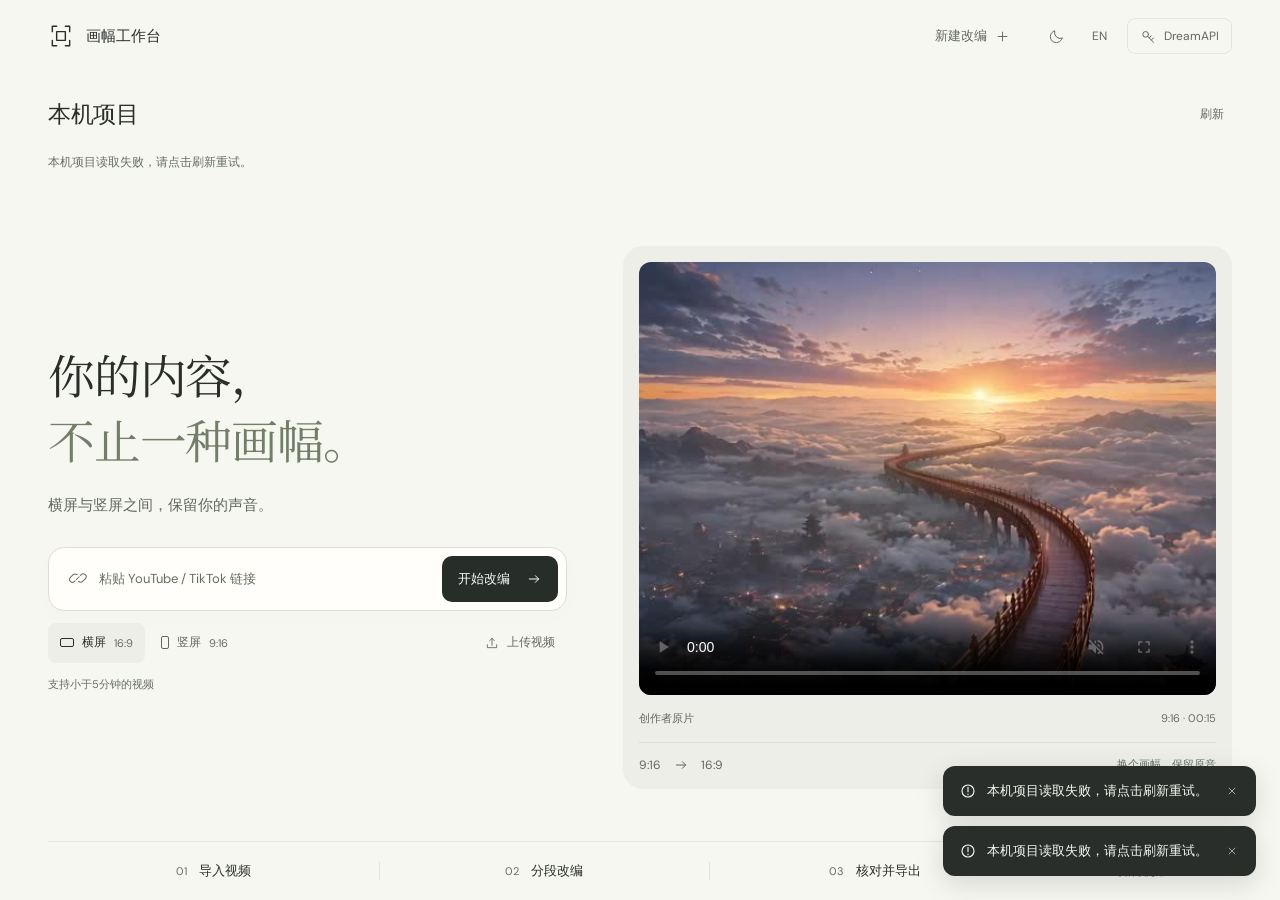
==== index.html @ 24250459 "feat: release Short2Wide local video reframing workspace" ====
<!doctype html>
<html lang="zh-CN">
<head><meta charset="utf-8"><meta name="viewport" content="width=device-width,initial-scale=1"><meta name="theme-color" content="#f6f5f1"><meta name="description" content="把已有视频改成新的画幅，保留原音，逐段核对"><title>画幅工作台</title><link rel="icon" href="assets/favicon.svg" type="image/svg+xml"><script src="preferences.js"></script><link rel="stylesheet" href="styles.css"><link rel="stylesheet" href="settings.css"><link rel="stylesheet" href="home.css"><script src="i18n.js" defer></script><script src="ui-feedback.js" defer></script><script src="settings.js" defer></script><script src="home.js" defer></script></head>
<body class="home-page">
<a class="skip-link" href="#home-main">跳到主要内容</a>
<svg class="svg-defs" aria-hidden="true" xmlns="http://www.w3.org/2000/svg"><defs>
<symbol id="i-frame" viewBox="0 0 24 24"><path d="M8 3H4v5m12-5h4v5M4 16v5h4m12-5v5h-4M8 8h8v8H8z"/></symbol>
<symbol id="i-plus" viewBox="0 0 24 24"><path d="M12 5v14M5 12h14"/></symbol>
<symbol id="i-arrow" viewBox="0 0 24 24"><path d="M5 12h14m-5-5 5 5-5 5"/></symbol>
<symbol id="i-upload" viewBox="0 0 24 24"><path d="M12 16V4m-4 4 4-4 4 4M4 15v5h16v-5"/></symbol>
<symbol id="i-link" viewBox="0 0 24 24"><path d="m10 14 4-4m-6 6-1 1a4.24 4.24 0 0 1-6-6l4-4a4.24 4.24 0 0 1 6 0m2 10a4.24 4.24 0 0 0 6 0l4-4a4.24 4.24 0 0 0-6-6l-1 1" transform="translate(1 0) scale(.9)"/></symbol>
<symbol id="i-play" viewBox="0 0 24 24"><path d="m9 5 11 7-11 7z"/></symbol>
<symbol id="i-down" viewBox="0 0 24 24"><path d="m8 10 4 4 4-4"/></symbol>
</defs></svg>
<header class="home-header"><a class="home-wordmark" href="./"><svg><use href="#i-frame"/></svg><span>画幅工作台</span></a><div class="home-header-right"><a class="home-new-link" href="#import-video">新建改编<svg><use href="#i-plus"/></svg></a><div data-app-controls></div></div></header>
<main id="home-main" class="home-content">
<section class="home-projects" aria-labelledby="projects-title"><div class="projects-heading"><div><h2 id="projects-title">本机项目</h2><span id="projects-count"></span></div><button type="button" id="refresh-projects" class="text-button">刷新</button></div><div id="projects-grid" class="projects-grid" aria-live="polite"><p class="projects-placeholder">读取本机项目…</p></div></section>
<section class="home-hero" aria-labelledby="home-title"><h2 class="returning-title">开始新的改编</h2>
<h1 id="home-title"><span>你的内容，</span><span>不止一种画幅。</span></h1>
<p class="hero-description">横屏与竖屏之间，保留你的声音。</p>
<form id="import-video" class="import-form" novalidate><label class="sr-only" for="home-source">视频链接</label><div class="import-input-wrap"><svg><use href="#i-link"/></svg><input id="home-source" type="url" placeholder="粘贴 YouTube / TikTok 链接" autocomplete="off" aria-describedby="import-help import-error"><button type="submit" class="button button-primary"><span>开始改编</span><svg><use href="#i-arrow"/></svg></button></div><div class="home-import-options"><div class="home-ratios" role="group" aria-label="目标画幅"><button type="button" class="active" data-home-ratio="16:9" aria-pressed="true"><span class="format-icon horizontal"></span><span>横屏</span><small>16:9</small></button><button type="button" data-home-ratio="9:16" aria-pressed="false"><span class="format-icon vertical"></span><span>竖屏</span><small>9:16</small></button></div><button type="button" id="home-upload" class="local-upload"><svg><use href="#i-upload"/></svg><span id="home-file-name">上传视频</span></button><input id="home-file" type="file" accept="video/*" hidden></div><p id="import-error" class="home-error" role="alert" hidden></p><p class="import-help" id="import-help">支持小于5分钟的视频</p></form>
</section>
<section class="hero-visual creator-showcase" aria-label="创作者原片预览，非模型改编结果"><div class="creator-video"><video src="assets/showcase-source.mp4" poster="assets/showcase-source.jpg" muted autoplay loop playsinline controls aria-label="云海栈桥原片"></video></div><div class="visual-caption"><span>创作者原片</span><span>9:16 · 00:15</span></div><div class="creator-formats"><span>9:16<svg><use href="#i-arrow"/></svg>16:9</span><span>换个画幅，保留原音</span></div></section>
<section class="home-guide"><ol class="workflow-steps"><li><span>01</span><strong>导入视频</strong></li><li><span>02</span><strong>分段改编</strong></li><li><span>03</span><strong>核对并导出</strong></li></ol><details><summary><span>如何使用</span><svg><use href="#i-down"/></svg></summary><p>粘贴链接或上传小于5分钟的视频，选择目标画幅。按画面变化与停顿分段，逐段生成并核对，最后合成导出。</p><p>回填原音不会自动保证同步，口型与动效仍需检查。</p></details></section>

</main></body></html>
---- styles.css ----
:root{color-scheme:dark;--ground:#101110;--rail:#0b0c0b;--surface:#181a18;--raised:#242624;--hover:#2c2e2b;--line:#ffffff12;--text:#efefeb;--secondary:#b0b3ad;--muted:#91958e;--green:#b7cdab;--amber:#debe89;--ease:cubic-bezier(.22,1,.36,1);font-family:"DM Sans",-apple-system,BlinkMacSystemFont,"PingFang SC","Microsoft YaHei",sans-serif;font-size:14px;font-weight:400}
*{box-sizing:border-box}body{margin:0;background:var(--ground);color:var(--text)}button,input,textarea,select{font:inherit}button,a,input,textarea,select{-webkit-tap-highlight-color:transparent}button{cursor:pointer;color:inherit}button:disabled{cursor:not-allowed;opacity:.55}button,a{touch-action:manipulation}button{border:0;background:none}a{color:inherit;text-decoration:none}svg{width:18px;height:18px;fill:none;stroke:currentColor;stroke-width:1.5;stroke-linecap:round;stroke-linejoin:round;flex-shrink:0}button,select{transition:background-color 160ms var(--ease),color 160ms var(--ease),border-color 160ms var(--ease),transform 160ms var(--ease)}button:active{transform:scale(.98)}button:focus-visible,a:focus-visible,input:focus-visible,textarea:focus-visible,select:focus-visible{outline:2px solid var(--green);outline-offset:4px}::selection{background:#c3d3b9;color:#141514}::-webkit-scrollbar{width:5px;height:5px}::-webkit-scrollbar-thumb{background:#464b43;border-radius:4px}::-webkit-scrollbar-track{background:transparent}input,textarea{caret-color:var(--green)}.svg-defs{position:absolute;width:0;height:0;overflow:hidden}.sr-only{position:absolute;width:1px;height:1px;padding:0;margin:-1px;overflow:hidden;clip:rect(0,0,0,0);white-space:nowrap;border:0}.skip-link{position:fixed;top:12px;left:84px;background:var(--text);color:var(--ground);padding:12px;transform:translateY(-160%);z-index:20;border-radius:8px}.skip-link:focus{transform:translateY(0)}.mono,.timecode,kbd{font-family:"DM Sans",ui-monospace,monospace;font-variant-numeric:tabular-nums}.app-shell{min-height:100dvh;display:grid;grid-template-columns:72px minmax(0,1fr)}.rail{position:sticky;top:0;height:100dvh;display:flex;align-items:center;flex-direction:column;background:var(--rail);padding:24px 12px 16px;border-right:1px solid var(--line);gap:12px}.brand{display:grid;place-items:center;width:44px;height:44px;margin-bottom:24px}.brand svg{width:29px;height:29px;stroke-width:1.4}.rail-add{display:grid;place-items:center;width:40px;height:40px;border:1px solid #ffffff24;border-radius:12px;background:#1d1f1b}.rail-add:hover{background:#30342d}.rail-rule{width:24px;height:1px;background:var(--line);margin:8px 0}.rail-button{width:44px;height:44px;border-radius:12px;display:grid;place-items:center;color:var(--muted)}.rail-button svg{width:20px;height:20px}.rail-button:hover{background:var(--surface);color:var(--text)}.rail-button.selected{background:#292d27;color:#d1dec6}.rail-bottom{margin-top:auto;display:flex;flex-direction:column;gap:16px;align-items:center}.avatar{width:32px;height:32px;border-radius:50%;background:#333a2f;font-size:11px;color:#dbe4d4}.app-body{min-width:0}.topbar{height:80px;padding:0 32px;display:flex;align-items:center;justify-content:space-between;gap:16px;border-bottom:1px solid var(--line)}.project-path{display:flex;align-items:center;gap:12px;min-width:0}.project-path h1{font-size:14px;line-height:20px;font-weight:500;margin:0;white-space:nowrap}.path-muted,.path-divider{color:var(--muted);font-size:13px}.path-divider{margin:0 4px;color:#5a5d56}.chevron{width:12px;height:12px;color:var(--muted)}.back-project{display:none!important}.demo-label{font-size:11px;color:#bfc3b9;background:#242822;border:1px solid #ffffff0d;padding:4px 8px;border-radius:5px;margin-left:8px;white-space:nowrap}.header-actions{display:flex;align-items:center;gap:24px}.local-status{font-size:12px;color:var(--muted);display:flex;align-items:center;gap:8px}.local-status>span{width:5px;height:5px;background:#9dac92;border-radius:50%}.button{display:inline-flex;align-items:center;justify-content:center;gap:8px;min-height:40px;padding:0 16px;border-radius:10px;font-size:13px;font-weight:500}.button svg{width:16px;height:16px}.button-primary{background:#eeeee7;color:#20221e}.button-primary:hover{background:#d8dfd0}.button-secondary{background:var(--raised);color:var(--text);border:1px solid var(--line)}.button-secondary:hover{background:var(--hover)}.workspace{display:grid;grid-template-columns:minmax(0,1fr) 320px;min-height:calc(100dvh - 80px)}.editor{padding:24px 32px 0;min-width:0;display:flex;flex-direction:column}.editor-toolbar{display:flex;align-items:center;justify-content:space-between;gap:16px;margin-bottom:28px}.mode-switch{display:flex;gap:4px;padding:4px;background:#1c1e1b;border-radius:10px}.mode-switch button{min-height:32px;padding:0 16px;font-size:12px;color:var(--secondary);border-radius:7px}.mode-switch button:hover{color:var(--text);background:#282b25}.mode-switch button.active{background:#3a3e35;color:#f2f2ed}.toolbar-meta{display:flex;align-items:center;gap:16px}.link-status{display:flex;align-items:center;gap:6px;font-size:11px;color:var(--secondary)}.link-status svg{width:14px;height:14px}.icon-button{display:grid;place-items:center;width:32px;height:32px;color:var(--secondary);border-radius:8px}.icon-button:hover{color:var(--text);background:var(--raised)}.preview-stage{display:grid;grid-template-columns:minmax(132px,.34fr) 28px minmax(0,1fr);gap:16px;align-items:center;min-height:360px;margin:auto 0 0}.preview-stage figure{margin:0;min-width:0}.preview-stage figcaption{display:flex;align-items:center;justify-content:space-between;color:var(--secondary);font-size:12px;margin-bottom:12px}.preview-stage figcaption>.mono{font-size:11px;color:var(--muted)}.preview-caption-note{font-size:11px;margin-left:8px;color:var(--muted)}.source-canvas{aspect-ratio:9/16;max-height:360px;position:relative;border-radius:12px;overflow:hidden;background:#172125}.source-canvas img{width:100%;height:100%;object-fit:cover;object-position:50% 43%;display:block}.source-caption{position:absolute;left:12px;right:12px;bottom:17%;text-align:center;font-weight:600;color:#fff;font-size:clamp(13px,1.1vw,18px);line-height:1.6;text-shadow:0 1px 4px #0008}.canvas-corner{position:absolute;left:12px;bottom:12px;font-size:11px;color:#fff;background:#182322a6;padding:4px 6px;border-radius:4px}.preview-connector{display:grid;place-items:center;color:#6d7467;padding-top:24px}.preview-connector svg{width:20px}.result-canvas{position:relative;aspect-ratio:16/9;background:#07627a;border-radius:12px;overflow:hidden;isolation:isolate}.result-canvas>img{width:100%;height:100%;display:block;object-fit:cover;object-position:36% 36%}.graphic-card{position:absolute;right:6%;top:12%;bottom:15%;width:35%;background:#eeeee2;border-radius:8px;padding:16px 16px 12px;color:#29372b;display:flex;flex-direction:column;align-items:flex-start;justify-content:space-between;transform:translateY(0);opacity:1;transition:opacity 220ms var(--ease),transform 220ms var(--ease)}.graphic-mark{display:flex;gap:3px;align-items:flex-end;height:14px}.graphic-mark span{display:block;width:4px;height:6px;background:#637a57;border-radius:1px}.graphic-mark span:nth-child(2){height:10px}.graphic-mark span:nth-child(3){height:14px}.graphic-card p{margin:0}.graphic-card>p:first-of-type{font-size:clamp(8px,.75vw,11px);margin-top:8px}.graphic-number{display:flex;align-items:baseline;gap:6px;line-height:1;margin-top:4px}.graphic-number>span:first-child{font-size:clamp(40px,5vw,78px);letter-spacing:-.04em}.graphic-unit{font-size:18px}.graphic-copy{font-size:clamp(9px,.9vw,13px)}.graphic-foot{display:flex;align-items:center;gap:4px;font-size:clamp(6px,.58vw,9px);color:#5e6d56;padding-top:8px}.graphic-foot>span{width:4px;height:4px;background:#758a67;border-radius:50%}.result-subtitle{position:absolute;bottom:7%;left:8%;right:8%;text-align:center;color:white;font-size:clamp(12px,1.25vw,18px);font-weight:500;text-shadow:0 1px 8px #0008}.result-canvas .canvas-corner{bottom:8px;left:8px;font-size:11px}.result-canvas[data-ratio="9:16"]{aspect-ratio:9/16;max-height:none;width:min(100%,225px);margin:0 auto}.result-canvas[data-ratio="9:16"] .graphic-card{top:auto;bottom:16%;width:65%;height:30%;right:17.5%;padding:12px}.result-canvas[data-ratio="9:16"] .graphic-number>span:first-child{font-size:44px}.result-canvas[data-ratio="9:16"] .graphic-foot{display:none}.result-canvas[data-ratio="9:16"] .graphic-mark{display:none}.preview-stage[data-mode="source"]{grid-template-columns:minmax(0,1fr);justify-items:center}.preview-stage[data-mode="source"] .source-preview{width:200px}.preview-stage[data-mode="source"] .result-preview,.preview-stage[data-mode="source"] .preview-connector{display:none}.preview-stage[data-mode="result"]{grid-template-columns:minmax(0,1fr)}.preview-stage[data-mode="result"] .source-preview,.preview-stage[data-mode="result"] .preview-connector{display:none}.preview-stage[data-mode="result"] .result-preview{max-width:800px;width:100%;margin:auto}.graphic-hidden .graphic-card{opacity:0;transform:translateY(8px)}.playback{display:flex;align-items:center;justify-content:space-between;margin:24px 0 24px;gap:8px}.playback-left,.playback-right{display:flex;align-items:center;gap:8px}.play-button{background:#eeeeea;color:#22261e;width:36px;height:36px;border-radius:50%;display:grid;place-items:center;margin:0 4px}.play-button:hover{background:#d0dcc8}.play-button svg{width:14px;height:14px;fill:currentColor;stroke-width:1.4}.timecode{display:flex;gap:8px;font-size:11px;color:var(--secondary);margin-left:12px}.timecode>span:first-child{color:var(--text)}.timecode>span:nth-child(2){color:#61675c}.preview-note{font-size:11px;color:var(--muted);margin-right:8px}.speed-button{font-size:11px;width:32px;height:32px;border-radius:8px}.speed-button:hover{background:var(--raised)}.event-track{padding:16px 0 20px;border-top:1px solid var(--line);border-bottom:1px solid var(--line)}.track-heading{display:flex;justify-content:space-between;color:var(--muted);font-size:11px}.track-heading>span:first-child{display:flex;align-items:center;gap:6px}.track-heading svg{width:12px;height:12px}.spoken-line{margin:16px 0 12px;display:flex;flex-wrap:wrap;gap:4px}.spoken-line button{font-size:16px;line-height:24px;padding:4px 8px;border-radius:6px;color:#b9bdb3}.spoken-line button:hover{background:#292e24;color:var(--text)}.spoken-line button.word-active{color:#d8e7c8;background:#34402b}.event-track input{width:100%;height:16px;margin:0;appearance:none;cursor:pointer;background:transparent}.event-track input::-webkit-slider-runnable-track{height:3px;background:linear-gradient(to right,#9caf89 26.6%,#3b4036 26.6%);border-radius:2px}.event-track input::-webkit-slider-thumb{appearance:none;width:8px;height:12px;border:2px solid #101110;border-radius:3px;margin-top:-4px;background:#d6e2c8}.track-labels{display:flex;justify-content:space-between;font-size:11px;color:var(--muted);font-variant-numeric:tabular-nums;position:relative;margin-top:4px}.event-tick{position:absolute;left:26.6%;display:flex;align-items:center;gap:5px;color:#b9cba9}.event-tick>span{height:4px;width:4px;background:#b9cba9;border-radius:50%}.timeline{margin:24px 0 0}.section-heading{display:flex;align-items:center;justify-content:space-between;margin-bottom:16px;gap:8px}.section-heading>div{display:flex;align-items:center;gap:12px}.section-heading h2{font-size:13px;font-weight:500;margin:0}.count-label{font-size:11px;color:var(--muted)}.quiet-button{display:flex;align-items:center;gap:6px;font-size:11px;color:var(--secondary);min-height:28px;padding:0 8px;border-radius:6px}.quiet-button:hover,.quiet-button.filter-active{background:#292c26;color:#e1c69c}.status-dot{display:inline-block;width:5px;height:5px;border-radius:50%;flex-shrink:0}.status-dot.green{background:#b0c29e}.status-dot.amber{background:#d0af79}.status-dot.neutral{background:#747a6e}.shot-strip{display:flex;gap:8px;overflow-x:auto;scrollbar-width:thin;padding:2px 2px 8px}.shot{min-width:104px;width:calc((100% - 56px)/8);text-align:left;padding:0;flex-shrink:0;position:relative;border-radius:8px}.shot-thumb{height:64px;position:relative;overflow:hidden;border-radius:7px;outline:1px solid #ffffff10;outline-offset:0;background:#1f2f30}.shot-thumb img{width:100%;height:100%;object-fit:cover;object-position:50% 36%;opacity:.67;display:block;transition:opacity 160ms var(--ease)}.shot:hover .shot-thumb img{opacity:1}.shot.active .shot-thumb{outline:2px solid #b3c49f;outline-offset:2px}.shot.active .shot-thumb img{opacity:1}.shot-thumb:after{content:attr(data-caption);position:absolute;bottom:6px;left:6px;right:6px;color:white;text-shadow:0 1px 4px #0009;font-size:11px}.shot-number{position:absolute;top:5px;left:5px;font-size:11px;color:#fff;background:#101810a6;border-radius:3px;padding:2px 4px}.shot-state{position:absolute;top:6px;right:6px;width:14px;height:14px;display:grid;place-items:center;background:#23321e;border-radius:50%;color:#d8e4cd}.shot-state svg{width:9px;height:9px;stroke-width:2}.shot-state.warning{background:#433725;color:#edcc93}.shot-state.waiting{background:#333b37;color:#d0d6cf}.shot-time{font-size:11px;color:var(--muted);display:block;padding-top:10px;font-variant-numeric:tabular-nums}.shot.active .shot-time{color:#ccd7c1}.timeline-foot{display:flex;justify-content:space-between;gap:12px;color:var(--muted);font-size:11px;margin-top:8px}.timeline-foot>span:first-child{display:flex;align-items:center;gap:6px;flex-wrap:wrap}.timeline-foot .status-dot:not(:first-child){margin-left:8px}.editor-foot{margin-top:auto;min-height:56px;display:flex;justify-content:space-between;align-items:center;gap:12px;color:var(--muted);font-size:11px}.editor-foot>span:last-child{display:flex;align-items:center;gap:5px}.foot-separator{width:8px}kbd{font-size:11px;padding:2px 4px;background:#22251f;border:1px solid #ffffff12;border-radius:3px}.inspector{border-left:1px solid var(--line);background:#151715;display:flex;flex-direction:column;min-width:0}.inspector-title{display:flex;align-items:center;justify-content:space-between;padding:28px 24px 24px;border-bottom:1px solid var(--line)}.inspector-title h2{font-size:16px;line-height:22px;font-weight:500;margin:0 0 6px}.inspector-title .mono{font-size:11px;color:var(--muted)}.inspector-scroll{padding:24px 24px 0;flex:1}.settings-group{padding-bottom:20px;margin-bottom:20px;border-bottom:1px solid var(--line)}.settings-group h3{font-size:13px;font-weight:500;margin:0 0 20px}.field-label{color:var(--muted);font-size:11px;margin-bottom:10px}.ratio-picker{display:grid;grid-template-columns:1fr 1fr;gap:8px;margin-bottom:16px}.ratio-picker button{position:relative;height:68px;border:1px solid #ffffff16;background:#1d201c;border-radius:9px;display:grid;grid-template-columns:30px 1fr;grid-template-rows:1fr 1fr;text-align:left;align-items:center;padding:12px;column-gap:8px}.ratio-picker button:hover{background:#282d24}.ratio-picker button.selected{border-color:#929f82;background:#292f23}.ratio-shape{display:block;border:1px solid #a6b09a;border-radius:2px;grid-row:1/3;justify-self:center}.ratio-shape.landscape{width:24px;height:15px}.ratio-shape.portrait{width:13px;height:22px}.ratio-picker button>span:nth-child(2){font-size:12px;align-self:end;line-height:16px}.ratio-picker small{font-size:11px;color:var(--muted);align-self:start;line-height:16px}.ratio-check{width:10px;height:10px;position:absolute;top:7px;right:7px;display:none;color:#c7d6b7}.selected .ratio-check{display:block}.setting-row{display:flex;justify-content:space-between;align-items:center;gap:12px;min-height:36px;font-size:12px}.setting-row>span:first-child,.setting-row>label{color:var(--muted)}.model-name{display:flex;align-items:center;gap:6px;font-size:11px}.model-symbol{display:grid;place-items:center;width:16px;height:16px;border-radius:4px;background:#343c2c;color:#d3e0c7;font-size:11px}.setting-row select{background:transparent;border:none;padding:4px;cursor:pointer;font-size:11px;color:var(--text);border-radius:4px}.retained{display:flex;align-items:center;gap:5px;color:#c7d1bd;font-size:11px}.retained svg{width:12px;height:12px}.group-heading{display:flex;justify-content:space-between;align-items:baseline;margin-bottom:14px}.group-heading h3{margin:0}.group-heading>span{color:var(--muted);font-size:11px}.direction-group textarea{resize:vertical;min-height:110px;max-height:260px;width:100%;background:#22251f;border:1px solid #ffffff0b;border-radius:9px;color:#c4c9bd;padding:12px;font-size:12px;line-height:1.9}.prompt-foot{display:flex;gap:6px;align-items:center;color:var(--muted);font-size:11px;margin-top:10px}.prompt-foot svg{width:11px;height:11px}.check-group{border-bottom:0;margin-bottom:0;padding-bottom:12px}.check-row{display:flex;align-items:center;gap:10px;width:100%;text-align:left;padding:12px 0;min-height:56px;border-radius:6px}.check-row:hover{background:#20241d}.check-icon{display:grid;place-items:center;width:24px;height:24px;border-radius:50%;flex-shrink:0}.check-icon svg{width:12px;height:12px}.check-icon.good{background:#283221;color:#bed1aa}.check-icon.warning{background:#352e23;color:#d9bb89}.check-icon.pending{background:#272b24;color:#a9b09f}.check-row strong{display:block;font-size:12px;font-weight:400;margin-bottom:5px}.check-row small{display:block;color:var(--muted);font-size:11px}.row-arrow{width:12px;height:12px;margin-left:auto;transform:rotate(180deg);color:var(--muted)}.needs-review{font-size:11px;color:var(--amber);margin-left:auto;white-space:nowrap}.review-button{width:100%;display:flex;align-items:center;justify-content:center;gap:6px;border:1px solid #ffffff1c;border-radius:8px;height:36px;font-size:11px;color:var(--secondary);margin-top:12px}.review-button:hover{background:#2a3024;color:var(--text)}.review-button svg{width:12px;height:12px}.inspector-bottom{padding:20px 24px;border-top:1px solid var(--line);background:#171a15}.generation-summary{display:flex;justify-content:space-between;color:var(--secondary);font-size:11px;margin-bottom:12px}.generation-summary>span:last-child{color:var(--muted)}.generate-button{width:100%;min-height:44px;font-size:12px}.inspector-bottom p{color:var(--muted);font-size:11px;text-align:center;margin:12px 0 0;line-height:16px}.workspace.preview-expanded{grid-template-columns:1fr}.workspace.preview-expanded .inspector{display:none}.preview-expanded .source-canvas{max-height:480px}.preview-expanded .preview-stage{max-width:1120px;width:100%;align-self:center}.toast{position:fixed;bottom:28px;left:50%;transform:translate(-50%,12px);opacity:0;pointer-events:none;z-index:30;background:#e7ebdf;color:#252b20;border-radius:10px;padding:12px 20px;font-size:12px;max-width:calc(100% - 32px);transition:opacity 180ms var(--ease),transform 180ms var(--ease)}.toast.show{opacity:1;transform:translate(-50%,0)}dialog{background:#1b1e19;color:var(--text);border:1px solid #ffffff1c;border-radius:16px;width:min(520px,calc(100% - 32px));padding:24px;box-shadow:0 20px 60px #0005}dialog::backdrop{background:#000a}.dialog-heading{display:flex;align-items:center;justify-content:space-between;margin-bottom:24px}.dialog-heading h2{font-size:20px;font-weight:500;margin:0}#modal-content p{color:var(--secondary);font-size:13px;line-height:1.8}#modal-content label{font-size:12px;display:block;margin-bottom:8px}.dialog-input{width:100%;height:44px;background:#282d24;color:var(--text);border:1px solid #ffffff1c;border-radius:8px;padding:12px}.dialog-actions{display:flex;justify-content:flex-end;gap:12px;margin-top:24px}.upload-area{display:flex;align-items:center;justify-content:center;gap:10px;min-height:96px;border:1px dashed #ffffff30;border-radius:10px;color:var(--secondary);margin:20px 0;font-size:12px;cursor:pointer}.upload-area:hover{background:var(--raised)}.form-error{font-size:11px!important;color:#e0b390!important;margin:8px 0 0!important}.project-item{display:flex;gap:16px;align-items:center;text-align:left;width:100%;padding:12px;border-radius:10px;background:#252b20}.project-item img{width:64px;height:44px;object-fit:cover;border-radius:6px}.project-item strong{display:block;font-size:13px;font-weight:400}.project-item small{display:block;font-size:11px;color:var(--muted);margin-top:6px}.dialog-copy{padding:16px;background:#24291f;border-radius:8px;margin:16px 0}.dialog-copy span{display:block;font-size:11px;color:var(--secondary);line-height:1.8}
@media(min-width:1600px){.editor{padding-left:48px;padding-right:48px}.preview-stage{grid-template-columns:minmax(160px,.32fr) 40px minmax(0,1fr);max-width:1160px;width:100%;align-self:center}.source-canvas{max-height:440px}.workspace{grid-template-columns:minmax(0,1fr) 344px}.graphic-card{padding:24px}.graphic-card>p:first-of-type{font-size:12px}.graphic-copy{font-size:14px}.graphic-foot{font-size:11px}.preview-stage{min-height:440px}.shot-thumb{height:80px}.spoken-line button{font-size:18px}}
@media(max-width:1199px){.workspace{grid-template-columns:minmax(0,1fr) 288px}.editor{padding:20px 24px 0}.topbar{padding:0 24px}.inspector-scroll{padding:20px 20px 0}.inspector-title{padding:24px 20px}.inspector-bottom{padding:20px}.preview-stage{grid-template-columns:minmax(110px,.38fr) 16px minmax(0,1fr);gap:12px;min-height:300px}.source-canvas{max-height:300px}.graphic-card{padding:10px}.graphic-card>p:first-of-type{font-size:11px}.graphic-foot{font-size:11px}.graphic-number>span:first-child{font-size:44px}.graphic-unit{font-size:14px}.graphic-copy{font-size:11px}.result-subtitle{font-size:12px}.source-caption{font-size:12px}.preview-note{display:none}.editor-foot>span:last-child{display:none}.header-actions{gap:12px}.local-status{display:none}.link-status{font-size:11px}}
@media(max-width:959px){.workspace{grid-template-columns:minmax(0,1fr) 264px}.app-shell{grid-template-columns:60px minmax(0,1fr)}.rail{padding:16px 8px}.editor{padding:20px 16px 0}.preview-stage{grid-template-columns:1fr;min-height:280px}.source-preview,.preview-connector{display:none}.preview-stage[data-mode="source"] .source-preview{display:block}.preview-stage[data-mode="compare"]:before{content:'小屏幕下显示改编画面，可切换查看原片';font-size:11px;color:var(--muted);grid-row:2;margin-top:8px}.source-canvas{max-height:300px}.mode-switch button{padding:0 12px}.link-status{display:none}.graphic-card{padding:16px}.graphic-number>span:first-child{font-size:56px}.graphic-copy{font-size:11px}.graphic-foot{font-size:11px}.spoken-line button{font-size:14px}.timeline-foot{font-size:11px}.timeline-foot>.mono{display:none}.project-path .path-muted,.path-divider{display:none}.topbar{height:72px;padding:0 20px}.workspace{min-height:calc(100dvh - 72px)}}
@media(max-width:719px){.app-shell{display:block}.rail{display:none}.topbar{height:64px;padding:0 16px}.back-project{display:grid!important}.project-path{gap:8px}.project-path h1{font-size:13px;max-width:145px;overflow:hidden;text-overflow:ellipsis}.demo-label{font-size:11px;margin-left:0;padding:4px 6px}.project-path>.chevron{display:none}.export-button{width:36px;height:36px;min-height:36px;padding:0;font-size:0}.export-button svg{width:16px;height:16px}.workspace{display:flex;flex-direction:column}.editor{padding:20px 16px 0}.editor-toolbar{margin-bottom:24px}.mode-switch button{min-height:36px;padding:0 12px}.preview-stage{min-height:0;margin:0}.preview-stage figcaption{margin-bottom:10px}.result-canvas{border-radius:10px}.result-canvas>img{object-position:36% 36%}.graphic-card{padding:10px;border-radius:6px}.graphic-number>span:first-child{font-size:40px}.graphic-unit{font-size:12px}.graphic-card>p:first-of-type{font-size:11px}.graphic-copy{font-size:11px}.graphic-foot{font-size:11px;padding-top:4px}.graphic-mark{height:10px}.graphic-mark span{width:3px;height:4px}.graphic-mark span:nth-child(2){height:7px}.graphic-mark span:nth-child(3){height:10px}.result-subtitle{font-size:12px}.result-canvas .canvas-corner{font-size:11px;padding:3px 4px;left:6px;bottom:6px}.playback{margin:20px 0}.playback-left,.playback-right{gap:4px}.timecode{margin-left:8px;font-size:11px;gap:5px}.event-track{padding:16px 0}.spoken-line{margin:12px 0}.spoken-line button{font-size:14px;padding:4px}.timeline{margin-top:20px}.section-heading{margin-bottom:12px}.shot{min-width:112px}.shot-thumb{height:64px}.editor-foot{min-height:48px}.inspector{border-left:0;border-top:1px solid var(--line);margin-top:8px}.inspector-title{padding:24px}.inspector-scroll{padding:24px}.settings-group{margin-bottom:24px;padding-bottom:24px}.inspector-scroll .settings-group:last-child{margin-bottom:0;padding-bottom:0}.inspector-title h2{font-size:18px}.inspector-title .mono{font-size:12px}.settings-group h3{font-size:14px}.setting-row{min-height:44px;font-size:13px}.setting-row select,.model-name{font-size:13px}.field-label{font-size:12px}.retained{font-size:12px}.direction-group textarea{font-size:13px}.prompt-foot{font-size:11px}.check-row{min-height:64px}.check-row strong{font-size:13px}.check-row small{font-size:11px}.needs-review{font-size:11px}.review-button{min-height:44px;font-size:12px}.generation-summary{font-size:11px}.inspector-bottom{padding:24px}.generate-button{min-height:48px;font-size:13px}.inspector-bottom p{font-size:11px}.ratio-picker button{height:76px}.ratio-picker button>span:nth-child(2){font-size:14px}.ratio-picker small{font-size:11px}.check-icon{width:28px;height:28px}.workspace.preview-expanded .inspector{display:flex}.timeline-foot{font-size:11px}.quiet-button{min-height:32px}.group-heading>span{font-size:11px}.result-canvas[data-ratio="9:16"]{width:190px}.result-canvas[data-ratio="9:16"] .graphic-card{height:32%}.source-canvas{max-height:340px}.preview-stage[data-mode="source"] .source-preview{width:190px}.toast{width:max-content;line-height:1.7;font-size:11px}}
@media(prefers-reduced-motion:reduce){*,*::before,*::after{transition:none!important;animation:none!important;scroll-behavior:auto!important}}
@media(min-width:720px){
.topbar{height:64px}.workspace{height:calc(100dvh - 64px);min-height:0}.editor{display:grid;grid-template-columns:minmax(0,1fr);grid-template-rows:40px minmax(180px,1fr) 40px 104px 140px 32px;gap:12px;padding:20px 24px 0;overflow:auto}.editor-toolbar{margin:0}.preview-stage{margin:0;min-height:0;align-self:center}.result-canvas{max-width:min(100%,calc((100dvh - 540px)*1.7778));margin:auto}.source-canvas{max-height:none;max-width:calc((100dvh - 540px)*.5625);margin:auto}.playback{margin:0}.event-track{padding:8px 0}.spoken-line{margin:4px 0}.spoken-line button{font-size:16px;line-height:24px}.timeline{margin:0}.section-heading{margin-bottom:8px}.shot-thumb{height:52px}.shot-time{padding-top:8px}.timeline-foot{margin-top:4px}.editor-foot{min-height:32px;margin:0}.inspector{overflow:hidden}.inspector-title{flex-shrink:0;padding:24px 24px 20px}.inspector-scroll{overflow:auto;min-height:0}.inspector-bottom{flex-shrink:0}.avatar{padding:0;white-space:nowrap}
}

@media(min-width:720px){.editor>*{min-width:0}.preview-stage{width:100%}}
@media(max-width:719px){.result-canvas .graphic-card{bottom:22%;justify-content:center;gap:6px}.result-canvas .graphic-mark,.result-canvas #graphic-small,.result-canvas .graphic-foot{display:none}.result-canvas .graphic-copy{font-size:11px;line-height:1.4}.result-canvas .canvas-corner{top:8px;bottom:auto;left:8px;font-size:11px}.result-canvas .result-subtitle{bottom:7%;font-size:12px}.result-canvas[data-ratio="9:16"] .graphic-card{bottom:18%;height:30%}}
.timeline-empty{font-size:12px;color:var(--secondary);padding:16px 0;margin:0}
---- settings.css ----
@font-face{font-family:'DM Sans';src:url('assets/dm-sans-400.woff2') format('woff2');font-style:normal;font-weight:400;font-display:swap}@font-face{font-family:'DM Sans';src:url('assets/dm-sans-500.woff2') format('woff2');font-style:normal;font-weight:500;font-display:swap}
:root{font-family:'DM Sans','PingFang SC','Hiragino Sans GB','Microsoft YaHei',sans-serif;--focus:#7c8b71;--input-border:#dcded5;--display-accent:#727e68;--visual-ground:#eeeee8;--primary:#272d28;--on-primary:#fafbf8;--selected:#e5e9df;--success-ground:#e5eddd;--warning-ground:#f2eadb;--error:#a24732}
:root[data-theme=light]{color-scheme:light;--ground:#f7f7f2;--rail:#eeefe9;--surface:#fffefa;--raised:#eeeee8;--hover:#e5e7de;--line:#222b2417;--text:#292e2a;--secondary:#61685e;--muted:#656e61;--green:#58694b;--amber:#8a632f;--inspector:#f1f2ec}
:root[data-theme=dark]{color-scheme:dark;--ground:#151714;--rail:#111310;--surface:#1d201b;--raised:#282c25;--hover:#32372e;--line:#e8eee016;--text:#eeefe6;--secondary:#b6bcae;--muted:#959e8c;--green:#b6c6a8;--amber:#d8bb8d;--focus:#a6bb92;--input-border:#3a4034;--display-accent:#b0bea0;--visual-ground:#1d211b;--primary:#e7ecdd;--on-primary:#292f24;--selected:#343e2d;--success-ground:#2d3825;--warning-ground:#3a3226;--error:#e3b097;--inspector:#1a1d18}
body{font-weight:400;-webkit-font-smoothing:antialiased}.mono,.timecode,kbd{font-family:'DM Sans',ui-monospace,monospace}h1,h2,h3{text-wrap:balance}::selection{background:var(--green);color:var(--ground)}::-webkit-scrollbar-thumb{background:var(--input-border)}.button-primary,.play-button{background:var(--primary);color:var(--on-primary)}.button-primary:hover,.play-button:hover{background:var(--text);color:var(--ground)}.rail-add,.mode-switch,.demo-label,.ratio-picker button,.direction-group textarea,.dialog-input,.project-item,.dialog-copy,kbd{background:var(--raised);border-color:var(--line);color:var(--secondary)}.rail-add:hover,.mode-switch button:hover,.ratio-picker button:hover,.review-button:hover,.check-row:hover{background:var(--hover);color:var(--text)}.rail-button.selected,.mode-switch button.active,.ratio-picker button.selected{background:var(--selected);color:var(--text)}.ratio-picker button.selected{border-color:var(--focus)}.ratio-shape{border-color:var(--secondary)}.ratio-check,.retained,.event-tick,.shot.active .shot-time{color:var(--green)}.inspector,.inspector-bottom{background:var(--inspector)}.spoken-line button{color:var(--secondary)}.spoken-line button:hover{background:var(--hover)}.spoken-line button.word-active{color:var(--green);background:var(--success-ground)}.check-icon.good{color:var(--green);background:var(--success-ground)}.check-icon.warning{color:var(--amber);background:var(--warning-ground)}.check-icon.pending{color:var(--secondary);background:var(--raised)}.model-symbol{background:var(--selected);color:var(--green)}.quiet-button:hover,.quiet-button.filter-active{color:var(--amber);background:var(--warning-ground)}.review-button,.upload-area{border-color:var(--input-border)}dialog{background:var(--surface);border-color:var(--line)}dialog::backdrop{background:#10160e70}.path-divider,.preview-connector,.timecode>span:nth-child(2){color:var(--muted)}.event-track input::-webkit-slider-thumb{background:var(--green);border-color:var(--ground)}html[lang=en]{--small-preview-note:'Showing the reframed layout. Switch tabs to see the original.'}.workspace .topbar{gap:12px}.header-actions{gap:12px}.local-status{display:none}.project-path .chevron{display:none}.topbar .demo-label{font-size:11px}.project-path h1{font-weight:400}
.app-controls{display:flex;align-items:center;gap:4px}.control-button{display:flex;align-items:center;justify-content:center;gap:7px;min-width:36px;height:36px;padding:0 10px;border-radius:8px;color:var(--secondary);font-size:12px;white-space:nowrap}.control-button svg{width:17px;height:17px;stroke-width:1.4}.control-button:hover{background:var(--raised);color:var(--text)}.control-button[aria-pressed=true]{color:var(--text)}.control-language{font-size:12px;min-width:40px}.control-key{margin-left:4px;border:1px solid var(--line);padding:0 12px}.key-dot{width:5px;height:5px;background:var(--green);border-radius:50%;display:none}.key-dot.configured{display:block}
#settings-dialog{width:min(460px,calc(100% - 32px));padding:28px;border:0;border-radius:20px;box-shadow:0 24px 80px #0003}#settings-dialog .dialog-heading{margin-bottom:24px}#settings-dialog h2{font-size:20px;font-weight:500;margin:0}.settings-row{display:flex;align-items:center;justify-content:space-between;gap:20px;margin-bottom:16px;font-size:13px}.settings-segments{display:flex;gap:2px;background:var(--raised);padding:3px;border-radius:8px}.settings-segments button{height:32px;padding:0 12px;font-size:12px;border-radius:6px;color:var(--secondary)}.settings-segments button[aria-pressed=true]{background:var(--surface);color:var(--text)}.key-section{border-top:1px solid var(--line);padding-top:24px;margin-top:24px}.key-heading{display:flex;align-items:center;justify-content:space-between;margin-bottom:12px}.key-heading label{font-size:14px;font-weight:500}.key-heading a{font-size:12px;color:var(--secondary);text-decoration:underline;text-underline-offset:3px}.key-input-wrap{display:flex;align-items:center;border:1px solid var(--input-border);border-radius:10px;background:var(--ground);padding-right:4px}.key-input-wrap:focus-within{border-color:var(--focus)}.key-input-wrap input{height:46px;min-width:0;flex:1;width:100%;background:none;color:var(--text);border:0;padding:0 12px;font-size:13px}.key-input-wrap input:focus-visible{outline:none}.key-input-wrap button{height:36px;width:36px;display:grid;place-items:center;color:var(--secondary)}.key-input-wrap button svg{width:16px;height:16px}.key-note{font-size:12px;color:var(--muted);line-height:1.8;margin:12px 0}.key-state{font-size:12px;color:var(--secondary);line-height:1.7;margin:16px 0 0;min-height:20px}.key-state[data-state=error]{color:var(--error)}.key-state[data-state=success]{color:var(--green)}.key-actions{display:flex;justify-content:space-between;gap:12px;margin-top:24px}.key-actions .button{min-height:40px;font-size:12px}.key-actions .clear-key{color:var(--secondary);font-size:12px;padding:0 4px}.key-state:empty{display:none}.settings-description{font-size:12px;color:var(--muted);line-height:1.8;margin:0 0 20px}
@media(max-width:1100px) and (min-width:720px){.project-path h1{font-size:12px;max-width:160px;overflow:hidden;text-overflow:ellipsis}.topbar{padding:0 20px}.header-actions{gap:8px}.project-path{gap:8px}.project-path .demo-label{display:none}.header-actions .button{font-size:12px;padding:0 12px}.control-key{padding:0 8px}.control-key .key-label{display:none}}
@media(max-width:719px){.control-button{min-width:32px;width:32px;height:36px;padding:0}.control-key{border:0;margin-left:0}.control-key .key-label{display:none}.app-controls{gap:2px}.project-path h1{font-size:12px;max-width:114px}.project-path .demo-label{display:none}.topbar{gap:8px}.project-path{gap:4px}.header-actions{gap:4px}.export-button{width:32px}.header-actions .export-button>span{display:none}#settings-dialog{padding:24px}.settings-row{gap:12px}.settings-segments button{padding:0 10px}.home-page .control-key{border:0}.skip-link{left:16px}}
@media(prefers-reduced-motion:reduce){.home-hero{animation:none}}

@media(max-width:959px){.preview-stage[data-mode=compare]:before{content:var(--small-preview-note,'小屏幕下显示改编画面，可切换查看原片')}}
.notification-stack{position:fixed;right:24px;bottom:24px;z-index:100;display:flex;flex-direction:column;gap:10px;max-width:min(400px,calc(100vw - 32px));pointer-events:none}.notification{display:flex;align-items:flex-start;gap:10px;padding:14px 12px 14px 16px;background:var(--text);color:var(--ground);border-radius:12px;box-shadow:0 8px 28px #0002;font-size:13px;line-height:1.65;pointer-events:auto;animation:notice-in .2s var(--ease)}.notification>svg{width:18px;height:18px;margin-top:2px}.notification>span{flex:1;overflow-wrap:anywhere}.notification>button{display:grid;place-items:center;width:28px;height:28px;padding:4px;margin:-3px -2px -3px 0;color:inherit;opacity:.7}.notification>button:hover{opacity:1}.notification>button svg{width:14px;height:14px}.notification[data-type=error]>svg{color:var(--ground)}@keyframes notice-in{from{opacity:0;transform:translateY(8px)}to{opacity:1;transform:translateY(0)}}@media(max-width:599px){.notification-stack{right:16px;bottom:16px}.notification{font-size:12px}}@media(prefers-reduced-motion:reduce){.notification{animation:none}}
---- home.css ----
@font-face{font-family:'Display Serif';src:url('assets/noto-serif-sc-display.ttf') format('truetype');font-weight:400;font-style:normal;font-display:swap}
.home-page{min-height:100dvh}.home-header{height:88px;max-width:1440px;padding:0 48px;margin:auto;display:flex;align-items:center;justify-content:space-between;gap:20px}.home-wordmark{display:flex;align-items:center;gap:12px;white-space:nowrap;font-weight:500;font-size:15px}.home-wordmark>svg{width:26px;height:26px;stroke-width:1.3}.home-header-right{display:flex;align-items:center;gap:28px}.header-demo{display:flex;align-items:center;gap:8px;font-size:13px;color:var(--secondary);min-height:40px}.header-demo svg{width:14px}.home-content{max-width:1056px;padding:0 48px;margin:auto}.home-hero{text-align:center;padding:52px 0 40px}.home-hero h1{font-family:'Display Serif','Songti SC',serif;font-size:clamp(40px,4.5vw,62px);font-weight:400;line-height:1.45;letter-spacing:-.025em;margin:0;text-wrap:balance}.home-hero h1>span{display:block}.home-hero h1>span:last-child{color:var(--display-accent)}html[lang=en] .home-hero h1{font-family:'DM Sans',sans-serif;font-weight:400;font-size:clamp(48px,5.6vw,76px);letter-spacing:-.04em;line-height:1.1}.hero-description{color:var(--secondary);font-size:15px;line-height:1.8;margin:18px 0 32px}.import-form{max-width:612px;margin:auto}.import-input-wrap{height:64px;padding:8px 8px 8px 20px;display:flex;align-items:center;gap:12px;background:var(--surface);border:1px solid var(--input-border);border-radius:16px;box-shadow:0 6px 24px #00000004}.import-input-wrap:focus-within{border-color:var(--focus)}.import-input-wrap>svg{color:var(--muted);width:18px}.import-input-wrap input{width:100%;min-width:0;background:none;border:0;color:var(--text);font-size:13px;height:100%;padding:0}.import-input-wrap input:focus-visible{outline:none}.import-input-wrap input::placeholder{color:var(--muted)}.import-input-wrap .button{height:46px;border-radius:10px;white-space:nowrap;padding:0 16px;font-size:13px;gap:16px}.home-import-options{margin-top:12px;display:flex;align-items:center;justify-content:space-between;gap:12px}.home-ratios{display:flex;gap:4px}.home-ratios button{display:flex;align-items:center;gap:8px;min-height:40px;border-radius:8px;padding:0 12px;font-size:12px;color:var(--secondary)}.home-ratios button small{font-size:11px;color:var(--muted);font-variant-numeric:tabular-nums}.home-ratios button.active{background:var(--raised);color:var(--text)}.home-ratios button:hover,.local-upload:hover{background:var(--raised)}.format-icon{border:1px solid currentColor;border-radius:2px;display:block;flex-shrink:0}.format-icon.horizontal{width:14px;height:9px}.format-icon.vertical{width:8px;height:13px}.local-upload{display:flex;gap:8px;align-items:center;font-size:12px;min-height:40px;padding:0 12px;border-radius:8px;color:var(--secondary);min-width:0}.local-upload svg{width:14px}.local-upload span{overflow:hidden;white-space:nowrap;text-overflow:ellipsis;max-width:140px}.import-help{font-size:11px;color:var(--muted);margin:12px 0 0;line-height:1.7}.home-error{color:var(--error);font-size:12px;text-align:left;line-height:1.7;margin:12px 0}.hero-visual{max-width:800px;margin:0 auto;padding:24px 32px 0;border-radius:20px;background:var(--visual-ground)}.format-demo{display:grid;grid-template-columns:minmax(0,.23fr) 48px minmax(0,1fr);gap:20px;align-items:center}.format-demo figure{margin:0;min-width:0}.format-demo figcaption{display:flex;align-items:center;justify-content:space-between;font-size:11px;color:var(--secondary);margin-bottom:10px}.format-demo figcaption span:last-child{color:var(--muted);font-variant-numeric:tabular-nums}.home-source-image{aspect-ratio:9/16;border-radius:10px;overflow:hidden;position:relative}.home-source-image>img,.home-target-image>img{width:100%;height:100%;object-fit:cover;display:block}.home-source-image>img{object-position:50% 38%}.home-video-caption{position:absolute;bottom:14%;left:6px;right:6px;text-align:center;font-size:11px;line-height:1.6;color:white;text-shadow:0 1px 6px #0008}.format-arrow{width:24px;color:var(--muted);justify-self:center;margin-top:24px}.home-target-image{aspect-ratio:16/9;border-radius:10px;overflow:hidden;position:relative;background:#0e5f79}.home-target-image>img{object-position:36% 36%}.home-demo-graphic{position:absolute;top:12%;bottom:20%;right:5%;width:33%;padding:16px;background:#ecebdd;color:#2d3c35;border-radius:6px;display:flex;flex-direction:column;justify-content:space-between;gap:4px}.home-demo-graphic>span{font-size:12px;line-height:1.5}.home-demo-graphic strong{font-size:60px;font-weight:400;line-height:1;letter-spacing:-.04em;display:flex;gap:4px;align-items:baseline}.home-demo-graphic small{font-size:14px;letter-spacing:0}.home-target-caption{position:absolute;bottom:6%;left:4%;right:4%;text-align:center;font-size:12px;color:white;text-shadow:0 1px 6px #0008}.visual-caption{display:flex;justify-content:space-between;align-items:center;padding:16px 0;font-size:11px;color:var(--muted)}.visual-caption>span:first-child{display:flex;align-items:center;gap:6px;color:var(--secondary)}.visual-caption svg{width:14px;height:14px}.home-guide{max-width:800px;margin:28px auto 0}.workflow-steps{list-style:none;margin:0;padding:24px 0;display:grid;grid-template-columns:repeat(3,1fr);border-bottom:1px solid var(--line)}.workflow-steps li{display:flex;justify-content:center;align-items:center;gap:12px}.workflow-steps li+li{border-left:1px solid var(--line)}.workflow-steps li>span{font-size:11px;color:var(--muted);font-variant-numeric:tabular-nums}.workflow-steps strong{font-size:13px;font-weight:400}.home-guide details{max-width:600px;margin:12px auto 0}.home-guide summary{list-style:none;display:flex;align-items:center;justify-content:center;gap:6px;font-size:12px;color:var(--secondary);cursor:pointer;min-height:44px}.home-guide summary::-webkit-details-marker{display:none}.home-guide summary svg{width:12px;height:12px;transition:transform .2s var(--ease)}.home-guide details[open] svg{transform:rotate(180deg)}.home-guide details p{font-size:13px;color:var(--secondary);line-height:1.9;margin:8px 0 16px;text-wrap:pretty}.home-footer{max-width:800px;margin:24px auto 0;padding:20px 0 28px;display:flex;justify-content:space-between;align-items:center;font-size:11px;color:var(--muted)}.home-footer a{display:flex;align-items:center;gap:8px;min-height:40px;color:var(--secondary)}.home-footer svg{width:12px;height:12px}.home-hero{animation:arrive .55s var(--ease)}@keyframes arrive{from{opacity:.5;transform:translateY(8px)}to{opacity:1;transform:translateY(0)}}
@media(max-width:959px){.home-header{padding:0 28px}.home-hero{padding-top:40px}.home-content{padding:0 28px}.hero-visual{padding:24px 24px 0}.format-demo{grid-template-columns:minmax(0,.25fr) 24px minmax(0,1fr);gap:16px}.home-demo-graphic{padding:12px}.home-demo-graphic strong{font-size:48px}}
@media(max-width:599px){.home-header{height:72px;padding:0 20px;gap:8px}.home-wordmark{font-size:13px;gap:8px}.home-wordmark>svg{width:22px;height:22px}.home-header-right{gap:0}.header-demo{display:none}.home-content{padding:0 20px}.home-hero{padding:36px 0 24px}.home-hero h1{font-size:38px;line-height:1.5}html[lang=en] .home-hero h1{font-size:46px;line-height:1.12}.hero-description{font-size:13px;margin:16px 0 28px}.import-input-wrap{height:60px;padding:6px 6px 6px 12px;gap:8px;border-radius:14px}.import-input-wrap>svg{display:none}.import-input-wrap input{font-size:12px}.import-input-wrap .button{padding:0 12px;gap:8px;font-size:12px}.import-input-wrap .button svg{display:none}.home-ratios{gap:0}.home-ratios button{gap:6px;padding:0 8px;font-size:11px}.home-ratios button small{font-size:11px}.local-upload{font-size:11px;padding:0 6px;gap:6px}.local-upload span{max-width:80px}.hero-visual{padding:16px 16px 0;border-radius:16px}.format-demo{grid-template-columns:64px 16px minmax(0,1fr);gap:10px}.format-arrow{width:16px}.format-demo figcaption{font-size:11px;gap:4px}.format-demo figcaption>span:first-child{white-space:nowrap}.home-video-caption{font-size:11px;bottom:12%;line-height:1.4}.home-target-image,.home-source-image{border-radius:6px}.home-demo-graphic{padding:8px;top:12%;bottom:24%;width:35%;justify-content:center}.home-demo-graphic>span{display:none}.home-demo-graphic strong{font-size:32px;gap:2px}.home-demo-graphic small{font-size:11px}.home-target-caption{font-size:11px;bottom:5%}.visual-caption{font-size:11px;padding:12px 0;gap:8px}.home-guide{margin-top:16px}.workflow-steps{padding:20px 0}.workflow-steps li{flex-direction:column;gap:8px}.workflow-steps strong{font-size:12px}.home-footer{margin-top:8px;padding-bottom:16px}}
@media(max-width:359px){.home-header{padding:0 16px}.home-wordmark{font-size:12px;gap:6px}.home-wordmark>svg{width:20px}.home-content{padding:0 16px}.home-hero h1{font-size:33px}html[lang=en] .home-hero h1{font-size:40px}.hero-description{font-size:12px}.home-ratios button small{display:none}.format-demo{grid-template-columns:52px 12px minmax(0,1fr);gap:8px}.home-video-caption{font-size:11px;left:2px;right:2px}.home-target-caption{display:none}.home-demo-graphic strong{font-size:26px}}

.workflow-steps li{padding:0 8px}
@media(max-width:599px){.demo-source figcaption>span:first-child,.home-video-caption{display:none}.demo-source figcaption{justify-content:center}}
/* A desktop tool entry is composed as one viewport; expanded help and phones may scroll. */
@media(min-width:960px){.home-header{height:72px}.home-content{max-width:1440px;min-height:calc(100dvh - 72px);display:grid;grid-template-columns:minmax(0,.92fr) minmax(0,1.08fr);grid-template-rows:1fr auto auto;column-gap:56px;align-items:center}.home-hero{text-align:left;padding:24px 0;animation:none}.home-hero h1{font-size:clamp(40px,3.65vw,52px);line-height:1.4}html[lang=en] .home-hero h1{font-size:clamp(44px,4.2vw,60px);line-height:1.12}.hero-description{margin:20px 0 28px}.import-form{max-width:100%;margin:0}.import-help{text-align:left}.hero-visual{margin:0;width:100%;padding:20px 24px 0}.format-demo{grid-template-columns:minmax(0,.25fr) 24px minmax(0,1fr);gap:12px}.home-demo-graphic{padding:12px}.home-demo-graphic strong{font-size:44px}.home-demo-graphic>span{font-size:11px}.home-guide{grid-column:1/-1;display:flex;align-items:center;gap:32px;width:100%;max-width:none;margin:0;border-top:1px solid var(--line)}.workflow-steps{flex:1;border:0;padding:20px 0}.home-guide details{flex:0 0 160px;max-width:none;margin:0;position:relative}.home-guide details[open]{flex-basis:40%}.home-guide details p{font-size:12px}.home-footer{grid-column:1/-1;max-width:none;width:100%;margin:0;padding:0 0 12px;min-height:44px}.home-footer>span{display:none}.home-footer>a{margin-left:auto}.recent-projects{order:-1;position:relative}.recent-projects summary{cursor:pointer;min-height:36px;display:flex;align-items:center}.recent-projects[open]{align-self:flex-end}.recent-projects a{display:block;max-width:320px;overflow:hidden;text-overflow:ellipsis;white-space:nowrap;padding:8px 0;font-size:12px}}
.recent-projects summary{cursor:pointer}.recent-projects a{display:block;font-size:12px;line-height:1.8}.recent-projects[open]{padding:8px 0}
@media(min-width:960px) and (max-height:740px){.home-hero h1{font-size:40px}.hero-description{margin:16px 0 24px}.home-hero{padding:16px 0}.home-header{height:64px}.home-content{min-height:calc(100dvh - 64px)}}
/* Project history is a primary destination, never a folded footer utility. */
.home-new-link{display:flex;align-items:center;gap:8px;min-height:40px;font-size:13px;color:var(--secondary)}.home-new-link svg{width:15px;height:15px}.home-projects{grid-column:1/-1;grid-row:1;width:100%;padding:24px 0 20px;min-width:0}.projects-heading{display:flex;align-items:center;justify-content:space-between;gap:16px;margin-bottom:20px}.projects-heading>div{display:flex;align-items:baseline;gap:12px}.projects-heading h2{font-size:23px;line-height:1.4;font-weight:400;letter-spacing:-.02em;margin:0}.projects-heading #projects-count{font-size:12px;color:var(--muted)}.projects-heading button{font-size:12px;color:var(--secondary);padding:0 8px;min-height:36px}.projects-grid{display:grid;grid-template-columns:repeat(3,minmax(0,1fr));gap:24px}.projects-placeholder,.projects-empty{grid-column:1/-1;font-size:12px;line-height:1.8;color:var(--muted);margin:0}.projects-empty{display:flex;align-items:center;gap:12px}.projects-empty strong{font-size:13px;font-weight:400;color:var(--secondary)}.project-card{min-width:0}.project-card-main{display:block}.project-card-image{aspect-ratio:16/9;position:relative;overflow:hidden;border-radius:12px;background:var(--raised);display:grid;place-items:center}.project-card-image>img{width:100%;height:100%;object-fit:cover;transition:transform .25s var(--ease)}.project-card-main:hover img{transform:scale(1.02)}.project-card-image>svg{width:28px;height:28px;color:var(--muted)}.project-card-status{position:absolute;left:12px;bottom:12px;display:flex;align-items:center;gap:6px;background:#171e17e8;color:#eef2e8;padding:5px 9px;border-radius:6px;font-size:11px;line-height:1.4}.project-card-status[data-state=done]:before{content:'';display:block;width:5px;height:5px;border-radius:50%;background:#b6c6a8}.project-card h3{font-size:14px;font-weight:500;line-height:1.6;margin:14px 0 4px;white-space:nowrap;text-overflow:ellipsis;overflow:hidden}.project-card p{font-size:12px;color:var(--secondary);line-height:1.8;margin:0;font-variant-numeric:tabular-nums}.project-card-bottom{display:flex;align-items:center;justify-content:space-between;gap:12px;border-top:1px solid var(--line);padding-top:12px;margin-top:12px;font-size:11px;color:var(--muted)}.project-card-bottom>a{color:var(--secondary);min-height:28px;display:flex;align-items:center}.project-card-bottom>a:hover{color:var(--text)}.returning-title{display:none}.home-content.has-projects{display:flex;flex-direction:column;align-items:stretch}.has-projects .home-projects{padding-top:28px;padding-bottom:32px}.has-projects .home-hero{width:100%;display:grid;grid-template-columns:minmax(200px,.75fr) minmax(0,1.25fr);align-items:center;gap:32px;border-top:1px solid var(--line);padding:28px 0;text-align:left;max-width:none;margin:0}.has-projects .home-hero>h1,.has-projects .hero-description,.has-projects .hero-visual{display:none}.has-projects .returning-title{display:block;font-size:21px;font-weight:400;line-height:1.5;margin:0}.has-projects .import-form{width:100%;max-width:none}.has-projects .home-guide{margin-top:auto;width:100%}
@media(min-width:960px){.home-content:not(.has-projects){grid-template-rows:auto 1fr auto}.home-content:not(.has-projects) .home-hero{grid-row:2;grid-column:1}.home-content:not(.has-projects) .hero-visual{grid-row:2;grid-column:2}.home-content:not(.has-projects) .home-guide{grid-row:3}.home-content.has-projects{min-height:calc(100dvh - 72px)}}
@media(max-width:959px){.home-projects{padding-top:20px}.projects-grid{grid-template-columns:repeat(2,minmax(0,1fr));gap:24px 20px}.has-projects .home-hero{grid-template-columns:1fr;gap:20px}.has-projects .home-guide{margin-top:0}}
@media(max-width:599px){.home-new-link{display:none}.projects-heading{margin-bottom:16px}.projects-heading h2{font-size:21px}.projects-grid{grid-template-columns:1fr;gap:28px}.projects-empty{align-items:flex-start;flex-direction:column;gap:4px}.home-projects{padding-top:16px}.has-projects .home-projects{padding-top:20px}.project-card h3{font-size:14px}.has-projects .returning-title{font-size:19px}.has-projects .home-hero{padding:24px 0;gap:16px}.project-card-bottom{font-size:11px}}
.project-card-image>img{object-fit:contain;background:var(--visual-ground)}
.import-input-wrap .button.is-working:before{content:'';width:12px;height:12px;border:1px solid currentColor;border-right-color:transparent;border-radius:50%;animation:home-upload-spin .85s linear infinite;flex-shrink:0}@keyframes home-upload-spin{to{transform:rotate(360deg)}}@media(prefers-reduced-motion:reduce){.import-input-wrap .button.is-working:before{animation:none}}
.creator-showcase{padding:16px 16px 0;background:var(--visual-ground)}.creator-video{aspect-ratio:4/3;overflow:hidden;border-radius:12px;background:var(--surface)}.creator-video video{width:100%;height:100%;display:block;object-fit:cover;object-position:50% 40%}.creator-video video:fullscreen{object-fit:contain}.creator-formats{border-top:1px solid var(--line);padding:14px 0 16px;display:flex;justify-content:space-between;align-items:center;gap:16px;font-size:12px;color:var(--secondary)}.creator-formats>span:first-child{display:flex;gap:12px;align-items:center;font-variant-numeric:tabular-nums}.creator-formats svg{width:16px;height:16px}.creator-formats>span:last-child{font-size:11px;color:var(--muted)}
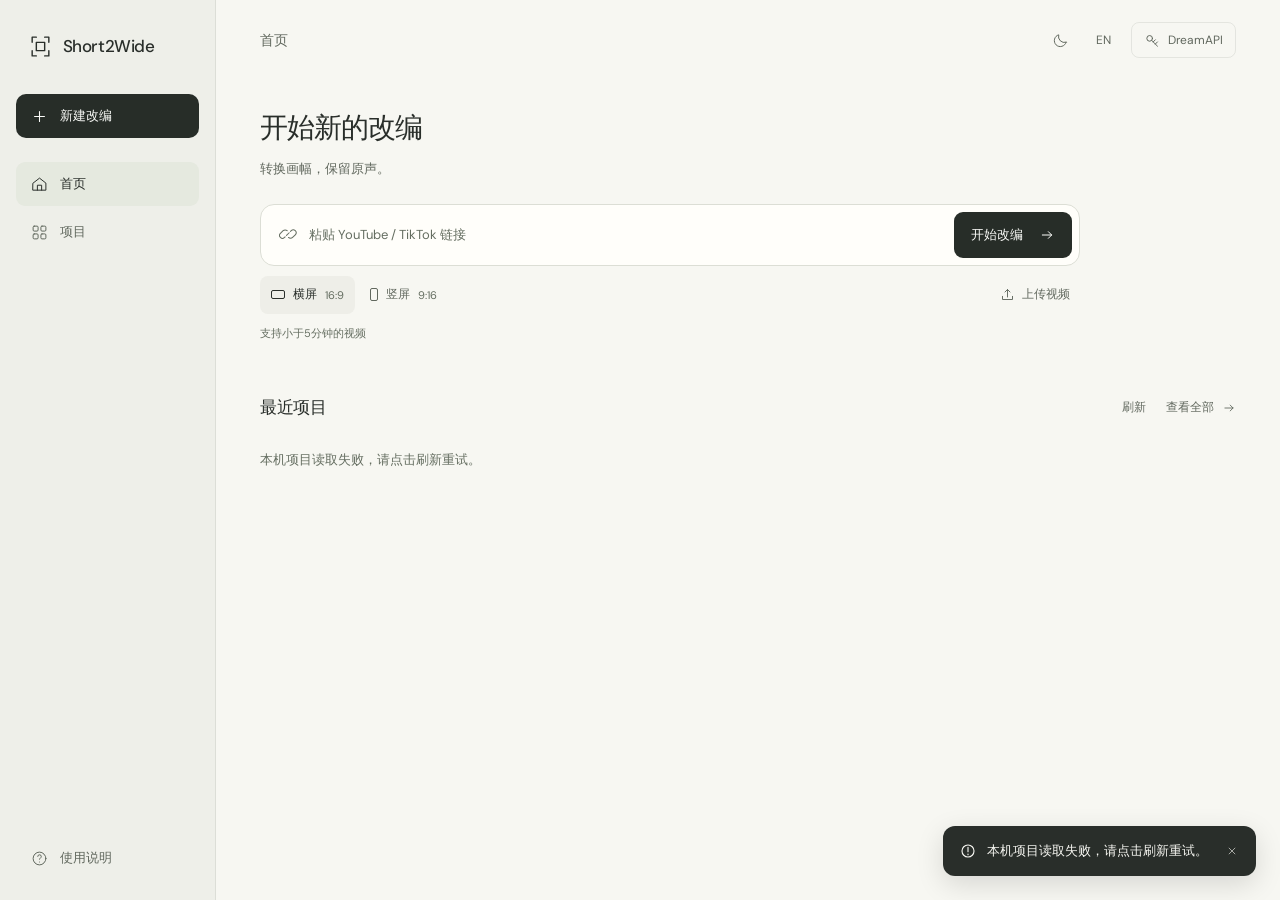
==== commit 5f34e0e7: "feat: organize Home and Projects with sidebar navigation" ====
--- a/index.html
+++ b/index.html
@@ -1,26 +1,56 @@
 <!doctype html>
 <html lang="zh-CN">
-<head><meta charset="utf-8"><meta name="viewport" content="width=device-width,initial-scale=1"><meta name="theme-color" content="#f6f5f1"><meta name="description" content="把已有视频改成新的画幅，保留原音，逐段核对"><title>画幅工作台</title><link rel="icon" href="assets/favicon.svg" type="image/svg+xml"><script src="preferences.js"></script><link rel="stylesheet" href="styles.css"><link rel="stylesheet" href="settings.css"><link rel="stylesheet" href="home.css"><script src="i18n.js" defer></script><script src="ui-feedback.js" defer></script><script src="settings.js" defer></script><script src="home.js" defer></script></head>
+<head><meta charset="utf-8"><meta name="viewport" content="width=device-width,initial-scale=1"><meta name="theme-color" content="#f6f5f1"><meta name="description" content="把已有视频改成新的画幅，保留原音，逐段核对"><title>画幅工作台</title><link rel="icon" href="assets/favicon.svg" type="image/svg+xml"><script src="preferences.js"></script><link rel="stylesheet" href="styles.css"><link rel="stylesheet" href="settings.css"><link rel="stylesheet" href="home.css?v=0.1.7"><script src="i18n.js" defer></script><script src="ui-feedback.js" defer></script><script src="settings.js" defer></script><script src="home.js?v=0.1.7" defer></script></head>
 <body class="home-page">
 <a class="skip-link" href="#home-main">跳到主要内容</a>
 <svg class="svg-defs" aria-hidden="true" xmlns="http://www.w3.org/2000/svg"><defs>
 <symbol id="i-frame" viewBox="0 0 24 24"><path d="M8 3H4v5m12-5h4v5M4 16v5h4m12-5v5h-4M8 8h8v8H8z"/></symbol>
 <symbol id="i-plus" viewBox="0 0 24 24"><path d="M12 5v14M5 12h14"/></symbol>
 <symbol id="i-arrow" viewBox="0 0 24 24"><path d="M5 12h14m-5-5 5 5-5 5"/></symbol>
+<symbol id="i-home" viewBox="0 0 24 24"><path d="m3 10 9-7 9 7v10H3zM9 20v-7h6v7"/></symbol>
+<symbol id="i-grid" viewBox="0 0 24 24"><rect x="3" y="3" width="7" height="7" rx="1.5"/><rect x="14" y="3" width="7" height="7" rx="1.5"/><rect x="3" y="14" width="7" height="7" rx="1.5"/><rect x="14" y="14" width="7" height="7" rx="1.5"/></symbol>
+<symbol id="i-help" viewBox="0 0 24 24"><circle cx="12" cy="12" r="9"/><path d="M9.5 9a2.5 2.5 0 0 1 5 .5c0 1.5-2.5 2-2.5 3.5M12 17h.01"/></symbol>
+<symbol id="i-search" viewBox="0 0 24 24"><circle cx="10.5" cy="10.5" r="6.5"/><path d="m16 16 5 5"/></symbol>
 <symbol id="i-upload" viewBox="0 0 24 24"><path d="M12 16V4m-4 4 4-4 4 4M4 15v5h16v-5"/></symbol>
 <symbol id="i-link" viewBox="0 0 24 24"><path d="m10 14 4-4m-6 6-1 1a4.24 4.24 0 0 1-6-6l4-4a4.24 4.24 0 0 1 6 0m2 10a4.24 4.24 0 0 0 6 0l4-4a4.24 4.24 0 0 0-6-6l-1 1" transform="translate(1 0) scale(.9)"/></symbol>
-<symbol id="i-play" viewBox="0 0 24 24"><path d="m9 5 11 7-11 7z"/></symbol>
-<symbol id="i-down" viewBox="0 0 24 24"><path d="m8 10 4 4 4-4"/></symbol>
+<symbol id="i-down" viewBox="0 0 24 24"><path d="m7 10 5 5 5-5"/></symbol>
 </defs></svg>
-<header class="home-header"><a class="home-wordmark" href="./"><svg><use href="#i-frame"/></svg><span>画幅工作台</span></a><div class="home-header-right"><a class="home-new-link" href="#import-video">新建改编<svg><use href="#i-plus"/></svg></a><div data-app-controls></div></div></header>
-<main id="home-main" class="home-content">
-<section class="home-projects" aria-labelledby="projects-title"><div class="projects-heading"><div><h2 id="projects-title">本机项目</h2><span id="projects-count"></span></div><button type="button" id="refresh-projects" class="text-button">刷新</button></div><div id="projects-grid" class="projects-grid" aria-live="polite"><p class="projects-placeholder">读取本机项目…</p></div></section>
-<section class="home-hero" aria-labelledby="home-title"><h2 class="returning-title">开始新的改编</h2>
-<h1 id="home-title"><span>你的内容，</span><span>不止一种画幅。</span></h1>
-<p class="hero-description">横屏与竖屏之间，保留你的声音。</p>
+<aside class="home-sidebar">
+  <a class="home-wordmark" href="#home" aria-label="Short2Wide 首页"><svg><use href="#i-frame"/></svg><span data-no-translate>Short2Wide</span></a>
+  <a class="sidebar-create button button-primary" href="#new"><svg><use href="#i-plus"/></svg><span>新建改编</span></a>
+  <nav class="sidebar-navigation" aria-label="主导航">
+    <a href="#home" data-navigation="home" aria-current="page"><svg><use href="#i-home"/></svg><span>首页</span></a>
+    <a href="#projects" data-navigation="projects"><svg><use href="#i-grid"/></svg><span>项目</span><span id="navigation-project-count" class="navigation-count" data-no-translate></span></a>
+  </nav>
+  <div class="sidebar-bottom"><a href="#help" data-navigation="help"><svg><use href="#i-help"/></svg><span>使用说明</span></a></div>
+</aside>
+<div class="home-shell">
+  <header class="home-header"><h1 id="page-title">首页</h1><div data-app-controls></div></header>
+  <main id="home-main" class="home-content">
+    <section id="new-project" class="new-project" aria-labelledby="import-title">
+      <h2 id="import-title">开始新的改编</h2>
+      <p class="import-description">转换画幅，保留原声。</p>
 <form id="import-video" class="import-form" novalidate><label class="sr-only" for="home-source">视频链接</label><div class="import-input-wrap"><svg><use href="#i-link"/></svg><input id="home-source" type="url" placeholder="粘贴 YouTube / TikTok 链接" autocomplete="off" aria-describedby="import-help import-error"><button type="submit" class="button button-primary"><span>开始改编</span><svg><use href="#i-arrow"/></svg></button></div><div class="home-import-options"><div class="home-ratios" role="group" aria-label="目标画幅"><button type="button" class="active" data-home-ratio="16:9" aria-pressed="true"><span class="format-icon horizontal"></span><span>横屏</span><small>16:9</small></button><button type="button" data-home-ratio="9:16" aria-pressed="false"><span class="format-icon vertical"></span><span>竖屏</span><small>9:16</small></button></div><button type="button" id="home-upload" class="local-upload"><svg><use href="#i-upload"/></svg><span id="home-file-name">上传视频</span></button><input id="home-file" type="file" accept="video/*" hidden></div><p id="import-error" class="home-error" role="alert" hidden></p><p class="import-help" id="import-help">支持小于5分钟的视频</p></form>
-</section>
-<section class="hero-visual creator-showcase" aria-label="创作者原片预览，非模型改编结果"><div class="creator-video"><video src="assets/showcase-source.mp4" poster="assets/showcase-source.jpg" muted autoplay loop playsinline controls aria-label="云海栈桥原片"></video></div><div class="visual-caption"><span>创作者原片</span><span>9:16 · 00:15</span></div><div class="creator-formats"><span>9:16<svg><use href="#i-arrow"/></svg>16:9</span><span>换个画幅，保留原音</span></div></section>
-<section class="home-guide"><ol class="workflow-steps"><li><span>01</span><strong>导入视频</strong></li><li><span>02</span><strong>分段改编</strong></li><li><span>03</span><strong>核对并导出</strong></li></ol><details><summary><span>如何使用</span><svg><use href="#i-down"/></svg></summary><p>粘贴链接或上传小于5分钟的视频，选择目标画幅。按画面变化与停顿分段，逐段生成并核对，最后合成导出。</p><p>回填原音不会自动保证同步，口型与动效仍需检查。</p></details></section>
-
-</main></body></html>
+    </section>
+    <section id="project-library" class="project-library" aria-labelledby="projects-title">
+      <div class="projects-heading"><div><h2 id="projects-title">最近项目</h2><span id="projects-count" data-no-translate></span></div><div class="projects-actions"><button type="button" id="refresh-projects" class="text-button" hidden>刷新</button><a href="#projects" id="all-projects-link">查看全部<svg><use href="#i-arrow"/></svg></a></div></div>
+      <div class="project-filters" id="project-filters" hidden>
+        <label class="project-search"><svg><use href="#i-search"/></svg><input id="project-search" type="search" placeholder="搜索项目名称" aria-label="搜索项目名称" autocomplete="off"></label>
+        <label class="project-status-filter"><span class="sr-only">项目状态</span><select id="project-filter" aria-label="项目状态"><option value="all">全部状态</option><option value="exported">已导出</option><option value="unfinished">未完成</option></select><svg><use href="#i-down"/></svg></label>
+      </div>
+      <div id="projects-grid" class="projects-grid" aria-live="polite"><p class="projects-placeholder">读取本机项目…</p></div>
+    </section>
+    <section id="usage-guide" class="usage-guide" aria-labelledby="guide-title" hidden>
+      <h2 id="guide-title">从导入到导出</h2>
+      <p class="guide-intro">视频保存在本机，生成通过 DreamAPI 完成。</p>
+      <ol>
+        <li><h3>导入视频</h3><p>粘贴 YouTube / TikTok 链接，或上传小于5分钟的本地视频，选择目标画幅。</p></li>
+        <li><h3>逐段生成与检查</h3><p>在右上角配置 DreamAPI 密钥后，生成选中的片段。左右视频可独立播放，“同步播放”会让当前片段从头开始。</p></li>
+        <li><h3>确认并导出</h3><p>全部片段生成后，点击一次“确认全部并导出”。成片使用原始音轨。</p></li>
+      </ol>
+      <p class="guide-note">生成会产生模型费用。画面重建可能改变文字、动作和时序，原音保留不代表同步已保证，请逐段检查。</p>
+      <a class="guide-start" href="#new">开始新的改编<svg><use href="#i-arrow"/></svg></a>
+    </section>
+  </main>
+</div>
+</body></html>
--- a/home.css
+++ b/home.css
@@ -1,20 +1,81 @@
-@font-face{font-family:'Display Serif';src:url('assets/noto-serif-sc-display.ttf') format('truetype');font-weight:400;font-style:normal;font-display:swap}
-.home-page{min-height:100dvh}.home-header{height:88px;max-width:1440px;padding:0 48px;margin:auto;display:flex;align-items:center;justify-content:space-between;gap:20px}.home-wordmark{display:flex;align-items:center;gap:12px;white-space:nowrap;font-weight:500;font-size:15px}.home-wordmark>svg{width:26px;height:26px;stroke-width:1.3}.home-header-right{display:flex;align-items:center;gap:28px}.header-demo{display:flex;align-items:center;gap:8px;font-size:13px;color:var(--secondary);min-height:40px}.header-demo svg{width:14px}.home-content{max-width:1056px;padding:0 48px;margin:auto}.home-hero{text-align:center;padding:52px 0 40px}.home-hero h1{font-family:'Display Serif','Songti SC',serif;font-size:clamp(40px,4.5vw,62px);font-weight:400;line-height:1.45;letter-spacing:-.025em;margin:0;text-wrap:balance}.home-hero h1>span{display:block}.home-hero h1>span:last-child{color:var(--display-accent)}html[lang=en] .home-hero h1{font-family:'DM Sans',sans-serif;font-weight:400;font-size:clamp(48px,5.6vw,76px);letter-spacing:-.04em;line-height:1.1}.hero-description{color:var(--secondary);font-size:15px;line-height:1.8;margin:18px 0 32px}.import-form{max-width:612px;margin:auto}.import-input-wrap{height:64px;padding:8px 8px 8px 20px;display:flex;align-items:center;gap:12px;background:var(--surface);border:1px solid var(--input-border);border-radius:16px;box-shadow:0 6px 24px #00000004}.import-input-wrap:focus-within{border-color:var(--focus)}.import-input-wrap>svg{color:var(--muted);width:18px}.import-input-wrap input{width:100%;min-width:0;background:none;border:0;color:var(--text);font-size:13px;height:100%;padding:0}.import-input-wrap input:focus-visible{outline:none}.import-input-wrap input::placeholder{color:var(--muted)}.import-input-wrap .button{height:46px;border-radius:10px;white-space:nowrap;padding:0 16px;font-size:13px;gap:16px}.home-import-options{margin-top:12px;display:flex;align-items:center;justify-content:space-between;gap:12px}.home-ratios{display:flex;gap:4px}.home-ratios button{display:flex;align-items:center;gap:8px;min-height:40px;border-radius:8px;padding:0 12px;font-size:12px;color:var(--secondary)}.home-ratios button small{font-size:11px;color:var(--muted);font-variant-numeric:tabular-nums}.home-ratios button.active{background:var(--raised);color:var(--text)}.home-ratios button:hover,.local-upload:hover{background:var(--raised)}.format-icon{border:1px solid currentColor;border-radius:2px;display:block;flex-shrink:0}.format-icon.horizontal{width:14px;height:9px}.format-icon.vertical{width:8px;height:13px}.local-upload{display:flex;gap:8px;align-items:center;font-size:12px;min-height:40px;padding:0 12px;border-radius:8px;color:var(--secondary);min-width:0}.local-upload svg{width:14px}.local-upload span{overflow:hidden;white-space:nowrap;text-overflow:ellipsis;max-width:140px}.import-help{font-size:11px;color:var(--muted);margin:12px 0 0;line-height:1.7}.home-error{color:var(--error);font-size:12px;text-align:left;line-height:1.7;margin:12px 0}.hero-visual{max-width:800px;margin:0 auto;padding:24px 32px 0;border-radius:20px;background:var(--visual-ground)}.format-demo{display:grid;grid-template-columns:minmax(0,.23fr) 48px minmax(0,1fr);gap:20px;align-items:center}.format-demo figure{margin:0;min-width:0}.format-demo figcaption{display:flex;align-items:center;justify-content:space-between;font-size:11px;color:var(--secondary);margin-bottom:10px}.format-demo figcaption span:last-child{color:var(--muted);font-variant-numeric:tabular-nums}.home-source-image{aspect-ratio:9/16;border-radius:10px;overflow:hidden;position:relative}.home-source-image>img,.home-target-image>img{width:100%;height:100%;object-fit:cover;display:block}.home-source-image>img{object-position:50% 38%}.home-video-caption{position:absolute;bottom:14%;left:6px;right:6px;text-align:center;font-size:11px;line-height:1.6;color:white;text-shadow:0 1px 6px #0008}.format-arrow{width:24px;color:var(--muted);justify-self:center;margin-top:24px}.home-target-image{aspect-ratio:16/9;border-radius:10px;overflow:hidden;position:relative;background:#0e5f79}.home-target-image>img{object-position:36% 36%}.home-demo-graphic{position:absolute;top:12%;bottom:20%;right:5%;width:33%;padding:16px;background:#ecebdd;color:#2d3c35;border-radius:6px;display:flex;flex-direction:column;justify-content:space-between;gap:4px}.home-demo-graphic>span{font-size:12px;line-height:1.5}.home-demo-graphic strong{font-size:60px;font-weight:400;line-height:1;letter-spacing:-.04em;display:flex;gap:4px;align-items:baseline}.home-demo-graphic small{font-size:14px;letter-spacing:0}.home-target-caption{position:absolute;bottom:6%;left:4%;right:4%;text-align:center;font-size:12px;color:white;text-shadow:0 1px 6px #0008}.visual-caption{display:flex;justify-content:space-between;align-items:center;padding:16px 0;font-size:11px;color:var(--muted)}.visual-caption>span:first-child{display:flex;align-items:center;gap:6px;color:var(--secondary)}.visual-caption svg{width:14px;height:14px}.home-guide{max-width:800px;margin:28px auto 0}.workflow-steps{list-style:none;margin:0;padding:24px 0;display:grid;grid-template-columns:repeat(3,1fr);border-bottom:1px solid var(--line)}.workflow-steps li{display:flex;justify-content:center;align-items:center;gap:12px}.workflow-steps li+li{border-left:1px solid var(--line)}.workflow-steps li>span{font-size:11px;color:var(--muted);font-variant-numeric:tabular-nums}.workflow-steps strong{font-size:13px;font-weight:400}.home-guide details{max-width:600px;margin:12px auto 0}.home-guide summary{list-style:none;display:flex;align-items:center;justify-content:center;gap:6px;font-size:12px;color:var(--secondary);cursor:pointer;min-height:44px}.home-guide summary::-webkit-details-marker{display:none}.home-guide summary svg{width:12px;height:12px;transition:transform .2s var(--ease)}.home-guide details[open] svg{transform:rotate(180deg)}.home-guide details p{font-size:13px;color:var(--secondary);line-height:1.9;margin:8px 0 16px;text-wrap:pretty}.home-footer{max-width:800px;margin:24px auto 0;padding:20px 0 28px;display:flex;justify-content:space-between;align-items:center;font-size:11px;color:var(--muted)}.home-footer a{display:flex;align-items:center;gap:8px;min-height:40px;color:var(--secondary)}.home-footer svg{width:12px;height:12px}.home-hero{animation:arrive .55s var(--ease)}@keyframes arrive{from{opacity:.5;transform:translateY(8px)}to{opacity:1;transform:translateY(0)}}
-@media(max-width:959px){.home-header{padding:0 28px}.home-hero{padding-top:40px}.home-content{padding:0 28px}.hero-visual{padding:24px 24px 0}.format-demo{grid-template-columns:minmax(0,.25fr) 24px minmax(0,1fr);gap:16px}.home-demo-graphic{padding:12px}.home-demo-graphic strong{font-size:48px}}
-@media(max-width:599px){.home-header{height:72px;padding:0 20px;gap:8px}.home-wordmark{font-size:13px;gap:8px}.home-wordmark>svg{width:22px;height:22px}.home-header-right{gap:0}.header-demo{display:none}.home-content{padding:0 20px}.home-hero{padding:36px 0 24px}.home-hero h1{font-size:38px;line-height:1.5}html[lang=en] .home-hero h1{font-size:46px;line-height:1.12}.hero-description{font-size:13px;margin:16px 0 28px}.import-input-wrap{height:60px;padding:6px 6px 6px 12px;gap:8px;border-radius:14px}.import-input-wrap>svg{display:none}.import-input-wrap input{font-size:12px}.import-input-wrap .button{padding:0 12px;gap:8px;font-size:12px}.import-input-wrap .button svg{display:none}.home-ratios{gap:0}.home-ratios button{gap:6px;padding:0 8px;font-size:11px}.home-ratios button small{font-size:11px}.local-upload{font-size:11px;padding:0 6px;gap:6px}.local-upload span{max-width:80px}.hero-visual{padding:16px 16px 0;border-radius:16px}.format-demo{grid-template-columns:64px 16px minmax(0,1fr);gap:10px}.format-arrow{width:16px}.format-demo figcaption{font-size:11px;gap:4px}.format-demo figcaption>span:first-child{white-space:nowrap}.home-video-caption{font-size:11px;bottom:12%;line-height:1.4}.home-target-image,.home-source-image{border-radius:6px}.home-demo-graphic{padding:8px;top:12%;bottom:24%;width:35%;justify-content:center}.home-demo-graphic>span{display:none}.home-demo-graphic strong{font-size:32px;gap:2px}.home-demo-graphic small{font-size:11px}.home-target-caption{font-size:11px;bottom:5%}.visual-caption{font-size:11px;padding:12px 0;gap:8px}.home-guide{margin-top:16px}.workflow-steps{padding:20px 0}.workflow-steps li{flex-direction:column;gap:8px}.workflow-steps strong{font-size:12px}.home-footer{margin-top:8px;padding-bottom:16px}}
-@media(max-width:359px){.home-header{padding:0 16px}.home-wordmark{font-size:12px;gap:6px}.home-wordmark>svg{width:20px}.home-content{padding:0 16px}.home-hero h1{font-size:33px}html[lang=en] .home-hero h1{font-size:40px}.hero-description{font-size:12px}.home-ratios button small{display:none}.format-demo{grid-template-columns:52px 12px minmax(0,1fr);gap:8px}.home-video-caption{font-size:11px;left:2px;right:2px}.home-target-caption{display:none}.home-demo-graphic strong{font-size:26px}}
-
-.workflow-steps li{padding:0 8px}
-@media(max-width:599px){.demo-source figcaption>span:first-child,.home-video-caption{display:none}.demo-source figcaption{justify-content:center}}
-/* A desktop tool entry is composed as one viewport; expanded help and phones may scroll. */
-@media(min-width:960px){.home-header{height:72px}.home-content{max-width:1440px;min-height:calc(100dvh - 72px);display:grid;grid-template-columns:minmax(0,.92fr) minmax(0,1.08fr);grid-template-rows:1fr auto auto;column-gap:56px;align-items:center}.home-hero{text-align:left;padding:24px 0;animation:none}.home-hero h1{font-size:clamp(40px,3.65vw,52px);line-height:1.4}html[lang=en] .home-hero h1{font-size:clamp(44px,4.2vw,60px);line-height:1.12}.hero-description{margin:20px 0 28px}.import-form{max-width:100%;margin:0}.import-help{text-align:left}.hero-visual{margin:0;width:100%;padding:20px 24px 0}.format-demo{grid-template-columns:minmax(0,.25fr) 24px minmax(0,1fr);gap:12px}.home-demo-graphic{padding:12px}.home-demo-graphic strong{font-size:44px}.home-demo-graphic>span{font-size:11px}.home-guide{grid-column:1/-1;display:flex;align-items:center;gap:32px;width:100%;max-width:none;margin:0;border-top:1px solid var(--line)}.workflow-steps{flex:1;border:0;padding:20px 0}.home-guide details{flex:0 0 160px;max-width:none;margin:0;position:relative}.home-guide details[open]{flex-basis:40%}.home-guide details p{font-size:12px}.home-footer{grid-column:1/-1;max-width:none;width:100%;margin:0;padding:0 0 12px;min-height:44px}.home-footer>span{display:none}.home-footer>a{margin-left:auto}.recent-projects{order:-1;position:relative}.recent-projects summary{cursor:pointer;min-height:36px;display:flex;align-items:center}.recent-projects[open]{align-self:flex-end}.recent-projects a{display:block;max-width:320px;overflow:hidden;text-overflow:ellipsis;white-space:nowrap;padding:8px 0;font-size:12px}}
-.recent-projects summary{cursor:pointer}.recent-projects a{display:block;font-size:12px;line-height:1.8}.recent-projects[open]{padding:8px 0}
-@media(min-width:960px) and (max-height:740px){.home-hero h1{font-size:40px}.hero-description{margin:16px 0 24px}.home-hero{padding:16px 0}.home-header{height:64px}.home-content{min-height:calc(100dvh - 64px)}}
-/* Project history is a primary destination, never a folded footer utility. */
-.home-new-link{display:flex;align-items:center;gap:8px;min-height:40px;font-size:13px;color:var(--secondary)}.home-new-link svg{width:15px;height:15px}.home-projects{grid-column:1/-1;grid-row:1;width:100%;padding:24px 0 20px;min-width:0}.projects-heading{display:flex;align-items:center;justify-content:space-between;gap:16px;margin-bottom:20px}.projects-heading>div{display:flex;align-items:baseline;gap:12px}.projects-heading h2{font-size:23px;line-height:1.4;font-weight:400;letter-spacing:-.02em;margin:0}.projects-heading #projects-count{font-size:12px;color:var(--muted)}.projects-heading button{font-size:12px;color:var(--secondary);padding:0 8px;min-height:36px}.projects-grid{display:grid;grid-template-columns:repeat(3,minmax(0,1fr));gap:24px}.projects-placeholder,.projects-empty{grid-column:1/-1;font-size:12px;line-height:1.8;color:var(--muted);margin:0}.projects-empty{display:flex;align-items:center;gap:12px}.projects-empty strong{font-size:13px;font-weight:400;color:var(--secondary)}.project-card{min-width:0}.project-card-main{display:block}.project-card-image{aspect-ratio:16/9;position:relative;overflow:hidden;border-radius:12px;background:var(--raised);display:grid;place-items:center}.project-card-image>img{width:100%;height:100%;object-fit:cover;transition:transform .25s var(--ease)}.project-card-main:hover img{transform:scale(1.02)}.project-card-image>svg{width:28px;height:28px;color:var(--muted)}.project-card-status{position:absolute;left:12px;bottom:12px;display:flex;align-items:center;gap:6px;background:#171e17e8;color:#eef2e8;padding:5px 9px;border-radius:6px;font-size:11px;line-height:1.4}.project-card-status[data-state=done]:before{content:'';display:block;width:5px;height:5px;border-radius:50%;background:#b6c6a8}.project-card h3{font-size:14px;font-weight:500;line-height:1.6;margin:14px 0 4px;white-space:nowrap;text-overflow:ellipsis;overflow:hidden}.project-card p{font-size:12px;color:var(--secondary);line-height:1.8;margin:0;font-variant-numeric:tabular-nums}.project-card-bottom{display:flex;align-items:center;justify-content:space-between;gap:12px;border-top:1px solid var(--line);padding-top:12px;margin-top:12px;font-size:11px;color:var(--muted)}.project-card-bottom>a{color:var(--secondary);min-height:28px;display:flex;align-items:center}.project-card-bottom>a:hover{color:var(--text)}.returning-title{display:none}.home-content.has-projects{display:flex;flex-direction:column;align-items:stretch}.has-projects .home-projects{padding-top:28px;padding-bottom:32px}.has-projects .home-hero{width:100%;display:grid;grid-template-columns:minmax(200px,.75fr) minmax(0,1.25fr);align-items:center;gap:32px;border-top:1px solid var(--line);padding:28px 0;text-align:left;max-width:none;margin:0}.has-projects .home-hero>h1,.has-projects .hero-description,.has-projects .hero-visual{display:none}.has-projects .returning-title{display:block;font-size:21px;font-weight:400;line-height:1.5;margin:0}.has-projects .import-form{width:100%;max-width:none}.has-projects .home-guide{margin-top:auto;width:100%}
-@media(min-width:960px){.home-content:not(.has-projects){grid-template-rows:auto 1fr auto}.home-content:not(.has-projects) .home-hero{grid-row:2;grid-column:1}.home-content:not(.has-projects) .hero-visual{grid-row:2;grid-column:2}.home-content:not(.has-projects) .home-guide{grid-row:3}.home-content.has-projects{min-height:calc(100dvh - 72px)}}
-@media(max-width:959px){.home-projects{padding-top:20px}.projects-grid{grid-template-columns:repeat(2,minmax(0,1fr));gap:24px 20px}.has-projects .home-hero{grid-template-columns:1fr;gap:20px}.has-projects .home-guide{margin-top:0}}
-@media(max-width:599px){.home-new-link{display:none}.projects-heading{margin-bottom:16px}.projects-heading h2{font-size:21px}.projects-grid{grid-template-columns:1fr;gap:28px}.projects-empty{align-items:flex-start;flex-direction:column;gap:4px}.home-projects{padding-top:16px}.has-projects .home-projects{padding-top:20px}.project-card h3{font-size:14px}.has-projects .returning-title{font-size:19px}.has-projects .home-hero{padding:24px 0;gap:16px}.project-card-bottom{font-size:11px}}
-.project-card-image>img{object-fit:contain;background:var(--visual-ground)}
-.import-input-wrap .button.is-working:before{content:'';width:12px;height:12px;border:1px solid currentColor;border-right-color:transparent;border-radius:50%;animation:home-upload-spin .85s linear infinite;flex-shrink:0}@keyframes home-upload-spin{to{transform:rotate(360deg)}}@media(prefers-reduced-motion:reduce){.import-input-wrap .button.is-working:before{animation:none}}
-.creator-showcase{padding:16px 16px 0;background:var(--visual-ground)}.creator-video{aspect-ratio:4/3;overflow:hidden;border-radius:12px;background:var(--surface)}.creator-video video{width:100%;height:100%;display:block;object-fit:cover;object-position:50% 40%}.creator-video video:fullscreen{object-fit:contain}.creator-formats{border-top:1px solid var(--line);padding:14px 0 16px;display:flex;justify-content:space-between;align-items:center;gap:16px;font-size:12px;color:var(--secondary)}.creator-formats>span:first-child{display:flex;gap:12px;align-items:center;font-variant-numeric:tabular-nums}.creator-formats svg{width:16px;height:16px}.creator-formats>span:last-child{font-size:11px;color:var(--muted)}
+.home-page{min-height:100dvh}
+.home-page [hidden]{display:none!important}
+.home-sidebar{position:fixed;inset:0 auto 0 0;width:216px;display:flex;flex-direction:column;padding:28px 16px 20px;background:var(--rail);border-right:1px solid var(--line);z-index:5}
+.home-wordmark{display:flex;align-items:center;gap:10px;min-height:36px;margin:0 12px 30px;font-size:17px;font-weight:500;letter-spacing:-.035em}
+.home-wordmark svg{width:25px;height:25px;stroke-width:1.35}
+.sidebar-create{justify-content:flex-start;gap:12px;padding:0 15px;min-height:44px;margin-bottom:24px;border-radius:10px;font-size:13px}
+.sidebar-create svg{width:17px;height:17px}
+.sidebar-navigation{display:flex;flex-direction:column;gap:4px}
+.sidebar-navigation a,.sidebar-bottom a{display:flex;align-items:center;gap:12px;min-height:44px;padding:0 15px;border-radius:9px;color:var(--secondary);font-size:13px;transition:background-color .16s var(--ease),color .16s var(--ease)}
+.sidebar-navigation a:hover,.sidebar-bottom a:hover{background:var(--raised);color:var(--text)}
+.sidebar-navigation a[aria-current=page],.sidebar-bottom a[aria-current=page]{background:var(--selected);color:var(--text);font-weight:500}
+.sidebar-navigation svg,.sidebar-bottom svg{width:17px;height:17px;stroke-width:1.4}
+.navigation-count{margin-left:auto;font-size:11px;color:var(--muted);font-weight:400;font-variant-numeric:tabular-nums}
+.sidebar-bottom{margin-top:auto}
+.home-shell{margin-left:216px;min-width:0}
+.home-header{height:80px;padding:0 44px;display:flex;align-items:center;justify-content:space-between;gap:16px;max-width:1440px;margin:auto}
+.home-header h1{font-size:14px;line-height:1.5;font-weight:400;color:var(--secondary);margin:0}
+.home-content{max-width:1440px;padding:8px 44px 48px;margin:auto}
+.new-project{padding:20px 0 38px;max-width:820px}
+.new-project h2,.usage-guide>h2{font-size:28px;font-weight:500;letter-spacing:-.035em;line-height:1.45;margin:0}
+.import-description{font-size:13px;line-height:1.8;color:var(--secondary);margin:8px 0 24px}
+.import-form{width:100%;max-width:820px}
+.import-input-wrap{height:62px;padding:7px 7px 7px 18px;display:flex;align-items:center;gap:12px;background:var(--surface);border:1px solid var(--input-border);border-radius:14px;transition:border-color .16s var(--ease)}
+.import-input-wrap:focus-within{border-color:var(--focus)}
+.import-input-wrap>svg{width:18px;color:var(--muted)}
+.import-input-wrap input{width:100%;min-width:0;height:100%;background:none;border:0;color:var(--text);font-size:13px;padding:0}
+.import-input-wrap input:focus-visible{outline:none}
+.import-input-wrap input::placeholder{color:var(--muted)}
+.import-input-wrap .button{height:46px;border-radius:9px;padding:0 17px;gap:16px;font-size:13px;white-space:nowrap}
+.home-import-options{margin-top:10px;display:flex;align-items:center;justify-content:space-between;gap:12px}
+.home-ratios{display:flex;gap:4px}
+.home-ratios button{min-height:38px;display:flex;align-items:center;gap:8px;padding:0 11px;border-radius:8px;font-size:12px;color:var(--secondary)}
+.home-ratios button.active{background:var(--raised);color:var(--text)}
+.home-ratios button:hover,.local-upload:hover{background:var(--raised)}
+.home-ratios small{font-size:11px;color:var(--muted);font-variant-numeric:tabular-nums}
+.format-icon{display:block;border:1px solid currentColor;border-radius:2px;flex-shrink:0}
+.format-icon.horizontal{width:14px;height:9px}.format-icon.vertical{width:8px;height:13px}
+.local-upload{display:flex;align-items:center;gap:7px;min-width:0;min-height:38px;padding:0 10px;border-radius:8px;font-size:12px;color:var(--secondary)}
+.local-upload svg{width:15px;height:15px}.local-upload span{max-width:220px;white-space:nowrap;overflow:hidden;text-overflow:ellipsis}
+.import-help{font-size:11px;line-height:1.8;color:var(--muted);margin:10px 0 0}
+.home-error{font-size:12px;line-height:1.8;color:var(--error);margin:12px 0 0}
+.project-library{padding-top:8px}
+.projects-heading{display:flex;align-items:center;justify-content:space-between;gap:16px;margin-bottom:22px}
+.projects-heading>div:first-child{display:flex;align-items:center;gap:10px}
+.projects-heading h2{font-size:17px;font-weight:500;letter-spacing:-.02em;line-height:1.5;margin:0}
+#projects-count{font-size:12px;color:var(--muted);font-variant-numeric:tabular-nums}
+.projects-actions{display:flex;gap:16px;align-items:center;font-size:12px;color:var(--secondary)}
+.projects-actions a{display:flex;align-items:center;gap:8px;min-height:36px}.projects-actions svg{width:14px;height:14px}
+.projects-actions button{min-height:36px;font-size:12px;padding:0 4px;color:var(--secondary)}
+.projects-actions a:hover,.projects-actions button:hover{color:var(--text)}
+.project-filters{display:flex;align-items:center;gap:12px;margin:2px 0 28px}
+.project-search{display:flex;align-items:center;gap:10px;min-width:0;max-width:360px;flex:1;height:42px;padding:0 13px;border:1px solid var(--input-border);background:var(--surface);border-radius:9px}
+.project-search svg{width:16px;height:16px;color:var(--muted)}
+.project-search input{min-width:0;width:100%;background:none;border:0;font-size:12px;color:var(--text);height:100%;padding:0}.project-search input:focus-visible{outline:none}.project-search:focus-within{border-color:var(--focus)}.project-search input::placeholder{color:var(--muted)}
+.project-status-filter{position:relative;display:flex;height:42px;min-width:132px}
+.project-status-filter select{appearance:none;-webkit-appearance:none;width:100%;height:100%;padding:0 36px 0 13px;border:1px solid var(--input-border);border-radius:9px;background:var(--surface);color:var(--secondary);font-size:12px;cursor:pointer}
+.project-status-filter>svg{position:absolute;right:12px;top:50%;transform:translateY(-50%);width:13px;height:13px;pointer-events:none;color:var(--secondary)}
+.projects-grid{display:grid;grid-template-columns:repeat(3,minmax(0,1fr));gap:30px 22px}
+.project-card{min-width:0}.project-card-main{display:block}
+.project-card-image{aspect-ratio:16/9;position:relative;overflow:hidden;border-radius:12px;background:var(--visual-ground);display:grid;place-items:center}
+.project-card-image>svg{position:absolute;width:28px;height:28px;color:var(--muted)}
+.project-card-image>img{position:relative;display:block;width:100%;height:100%;object-fit:contain;transition:transform .2s var(--ease)}
+.project-card-main:hover .project-card-image>img{transform:scale(1.025)}
+.project-card-status{position:absolute;left:10px;bottom:10px;display:flex;align-items:center;gap:6px;padding:5px 8px;border-radius:6px;background:#171e17e8;color:#eef2e8;font-size:11px;line-height:1.4}
+.project-card-status:before{content:'';width:5px;height:5px;border-radius:50%;background:#bdc6b5}.project-card-status[data-state=busy]:before{background:#debe89}.project-card-status[data-state=error]:before{background:#e3b097}
+.project-card h3{font-size:13px;font-weight:500;line-height:1.6;margin:12px 0 4px;white-space:nowrap;overflow:hidden;text-overflow:ellipsis}
+.project-card-meta{display:flex;align-items:center;justify-content:space-between;gap:8px;font-size:11px;line-height:1.8;color:var(--secondary);font-variant-numeric:tabular-nums}
+.project-card-bottom{display:flex;align-items:center;justify-content:space-between;gap:10px;margin-top:10px;font-size:11px;color:var(--muted)}
+.project-card-bottom>a{display:flex;align-items:center;gap:5px;min-height:28px;color:var(--secondary)}.project-card-bottom>a:hover{color:var(--text)}.project-card-bottom svg{width:12px;height:12px}
+.projects-placeholder{grid-column:1/-1;font-size:13px;line-height:1.8;color:var(--muted);margin:0}
+.projects-empty{grid-column:1/-1;padding:46px 24px;border:1px dashed var(--input-border);border-radius:12px;text-align:center}
+.projects-empty strong{display:block;font-size:14px;font-weight:500;margin-bottom:8px}.projects-empty p{margin:0;color:var(--secondary);font-size:12px;line-height:1.8}.projects-empty>button{min-height:40px;margin-top:12px;font-size:12px;color:var(--secondary)}.projects-empty a{display:inline-flex;align-items:center;gap:8px;min-height:40px;margin-top:12px;font-size:12px}.projects-empty a svg{width:14px}
+.usage-guide{max-width:680px;padding:20px 0 40px}.guide-intro{font-size:13px;line-height:1.8;color:var(--secondary);margin:12px 0 28px}
+.usage-guide ol{list-style:none;margin:0;padding:0}.usage-guide li{padding:22px 0;border-top:1px solid var(--line)}.usage-guide h3{font-size:15px;font-weight:500;margin:0 0 8px}.usage-guide li p,.guide-note{font-size:13px;line-height:1.9;color:var(--secondary);margin:0}.guide-note{margin-top:20px;color:var(--muted)}.guide-start{display:inline-flex;align-items:center;gap:10px;min-height:44px;margin-top:24px;font-size:13px}
+.import-input-wrap .button.is-working:before{content:'';width:12px;height:12px;border:1px solid currentColor;border-right-color:transparent;border-radius:50%;animation:home-upload-spin .85s linear infinite;flex-shrink:0}
+@keyframes home-upload-spin{to{transform:rotate(360deg)}}
+@media(min-width:1500px){.projects-grid{grid-template-columns:repeat(4,minmax(0,1fr))}}
+@media(max-width:1050px){.home-sidebar{width:188px;padding:26px 12px 18px}.home-shell{margin-left:188px}.home-header{padding:0 28px}.home-content{padding:8px 28px 40px}.home-wordmark{margin-left:8px;font-size:16px}.projects-grid{grid-template-columns:repeat(2,minmax(0,1fr))}}
+@media(max-width:720px){.home-sidebar{position:static;width:100%;height:auto;display:grid;grid-template-columns:1fr auto;gap:14px 12px;padding:18px 20px 12px;border-right:0;border-bottom:1px solid var(--line)}.home-wordmark{margin:0;font-size:16px;min-height:36px}.sidebar-create{margin:0;min-height:36px;font-size:12px;padding:0 12px;gap:7px}.sidebar-create svg{width:14px}.sidebar-navigation{flex-direction:row;gap:4px}.sidebar-navigation a,.sidebar-bottom a{min-height:36px;padding:0 10px;gap:8px;font-size:12px}.sidebar-navigation svg,.sidebar-bottom svg{width:15px;height:15px}.sidebar-bottom{margin:0;justify-self:end}.navigation-count{font-size:11px}.home-shell{margin-left:0}.home-header{height:64px;padding:0 20px}.home-header h1{font-size:13px}.home-content{padding:0 20px 32px}.new-project{padding:16px 0 32px}.new-project h2,.usage-guide>h2{font-size:24px}.import-description{margin:8px 0 20px;font-size:12px}.import-input-wrap{height:58px;padding:6px 6px 6px 12px;gap:8px}.import-input-wrap>svg{display:none}.import-input-wrap input{font-size:12px}.import-input-wrap .button{height:44px;padding:0 12px;font-size:12px;gap:8px}.import-input-wrap .button>svg{display:none}.home-ratios button{padding:0 8px;gap:6px;font-size:11px}.home-ratios small{font-size:11px}.local-upload{padding:0 4px;gap:5px;font-size:11px}.local-upload span{max-width:94px}.projects-heading{margin-bottom:18px}.projects-heading h2{font-size:16px}.projects-grid{gap:26px 16px}.project-card-image{border-radius:10px}.project-filters{gap:8px;margin-bottom:24px}.project-status-filter{min-width:112px}.projects-empty{padding:32px 20px}.usage-guide{padding-top:16px}.guide-intro{margin-bottom:20px}}
+@media(max-width:520px){.projects-grid{grid-template-columns:1fr}.project-card h3{font-size:14px}.project-card-meta,.project-card-bottom{font-size:12px}.project-card-status{font-size:11px}}
+@media(prefers-reduced-motion:reduce){.project-card-main:hover .project-card-image>img{transform:none}.import-input-wrap .button.is-working:before{animation:none}}
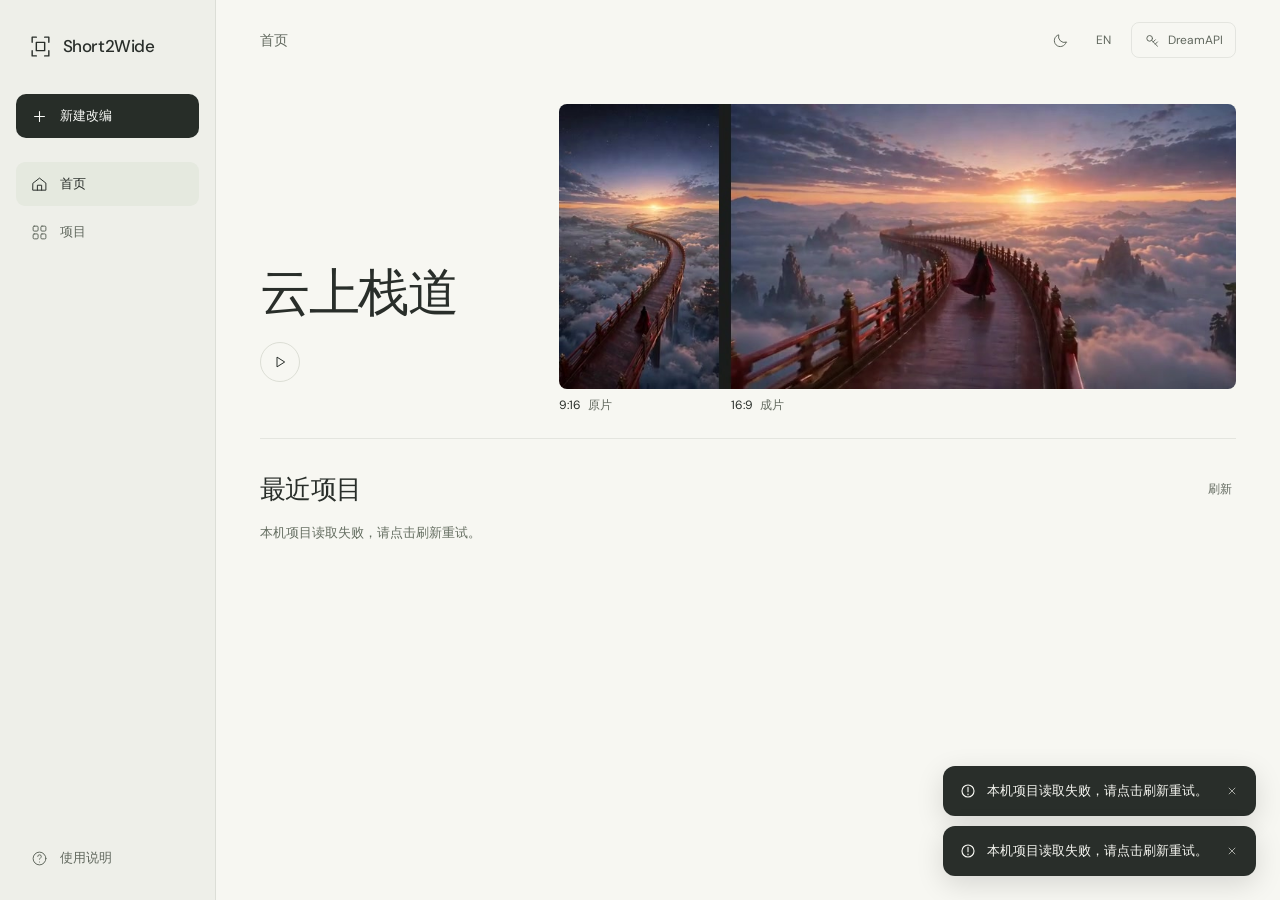
==== commit e11fe94d: "Show real reframing footage and recent projects on Home" ====
--- a/index.html
+++ b/index.html
@@ -1,6 +1,6 @@
 <!doctype html>
 <html lang="zh-CN">
-<head><meta charset="utf-8"><meta name="viewport" content="width=device-width,initial-scale=1"><meta name="theme-color" content="#f6f5f1"><meta name="description" content="把已有视频改成新的画幅，保留原音，逐段核对"><title>画幅工作台</title><link rel="icon" href="assets/favicon.svg" type="image/svg+xml"><script src="preferences.js"></script><link rel="stylesheet" href="styles.css"><link rel="stylesheet" href="settings.css"><link rel="stylesheet" href="home.css?v=0.1.7"><script src="i18n.js" defer></script><script src="ui-feedback.js" defer></script><script src="settings.js" defer></script><script src="home.js?v=0.1.7" defer></script></head>
+<head><meta charset="utf-8"><meta name="viewport" content="width=device-width,initial-scale=1"><meta name="theme-color" content="#f6f5f1"><meta name="description" content="把已有视频改成新的画幅，保留原音，逐段核对"><title>画幅工作台</title><link rel="icon" href="assets/favicon.svg" type="image/svg+xml"><script src="preferences.js"></script><link rel="stylesheet" href="styles.css"><link rel="stylesheet" href="settings.css"><link rel="stylesheet" href="home.css?v=screening-room"><script src="i18n.js" defer></script><script src="ui-feedback.js" defer></script><script src="settings.js" defer></script><script src="home.js?v=screening-room" defer></script></head>
 <body class="home-page">
 <a class="skip-link" href="#home-main">跳到主要内容</a>
 <svg class="svg-defs" aria-hidden="true" xmlns="http://www.w3.org/2000/svg"><defs>
@@ -17,7 +17,7 @@
 </defs></svg>
 <aside class="home-sidebar">
   <a class="home-wordmark" href="#home" aria-label="Short2Wide 首页"><svg><use href="#i-frame"/></svg><span data-no-translate>Short2Wide</span></a>
-  <a class="sidebar-create button button-primary" href="#new"><svg><use href="#i-plus"/></svg><span>新建改编</span></a>
+  <a class="sidebar-create button button-primary" href="#new" data-navigation="new"><svg><use href="#i-plus"/></svg><span>新建改编</span></a>
   <nav class="sidebar-navigation" aria-label="主导航">
     <a href="#home" data-navigation="home" aria-current="page"><svg><use href="#i-home"/></svg><span>首页</span></a>
     <a href="#projects" data-navigation="projects"><svg><use href="#i-grid"/></svg><span>项目</span><span id="navigation-project-count" class="navigation-count" data-no-translate></span></a>
@@ -27,13 +27,27 @@
 <div class="home-shell">
   <header class="home-header"><h1 id="page-title">首页</h1><div data-app-controls></div></header>
   <main id="home-main" class="home-content">
-    <section id="new-project" class="new-project" aria-labelledby="import-title">
+    <section id="home-intro" class="home-intro" aria-label="原片与成片对照" hidden>
+      <div class="intro-heading">
+        <h2>云上栈道</h2>
+        <button id="preview-toggle" type="button" aria-label="暂停示例" aria-controls="intro-film">
+          <svg viewBox="0 0 24 24" aria-hidden="true"><path class="pause-mark" d="M9 5v14m6-14v14"/><path class="play-mark" d="m8 5 11 7-11 7z"/></svg>
+        </button>
+      </div>
+      <figure class="intro-comparison">
+        <video id="intro-film" width="914" height="384" muted playsinline loop preload="none" poster="assets/cloudwalk-comparison.jpg" aria-label="左侧是完整竖屏原片，右侧是同一时刻的横屏改编"></video>
+        <figcaption>
+          <span><em>9:16</em> <span>原片</span></span>
+          <span><em>16:9</em> <span>成片</span></span>
+        </figcaption>
+      </figure>
+    </section>
+    <section id="new-project" class="new-project" hidden aria-labelledby="import-title">
       <h2 id="import-title">开始新的改编</h2>
-      <p class="import-description">转换画幅，保留原声。</p>
 <form id="import-video" class="import-form" novalidate><label class="sr-only" for="home-source">视频链接</label><div class="import-input-wrap"><svg><use href="#i-link"/></svg><input id="home-source" type="url" placeholder="粘贴 YouTube / TikTok 链接" autocomplete="off" aria-describedby="import-help import-error"><button type="submit" class="button button-primary"><span>开始改编</span><svg><use href="#i-arrow"/></svg></button></div><div class="home-import-options"><div class="home-ratios" role="group" aria-label="目标画幅"><button type="button" class="active" data-home-ratio="16:9" aria-pressed="true"><span class="format-icon horizontal"></span><span>横屏</span><small>16:9</small></button><button type="button" data-home-ratio="9:16" aria-pressed="false"><span class="format-icon vertical"></span><span>竖屏</span><small>9:16</small></button></div><button type="button" id="home-upload" class="local-upload"><svg><use href="#i-upload"/></svg><span id="home-file-name">上传视频</span></button><input id="home-file" type="file" accept="video/*" hidden></div><p id="import-error" class="home-error" role="alert" hidden></p><p class="import-help" id="import-help">支持小于5分钟的视频</p></form>
     </section>
     <section id="project-library" class="project-library" aria-labelledby="projects-title">
-      <div class="projects-heading"><div><h2 id="projects-title">最近项目</h2><span id="projects-count" data-no-translate></span></div><div class="projects-actions"><button type="button" id="refresh-projects" class="text-button" hidden>刷新</button><a href="#projects" id="all-projects-link">查看全部<svg><use href="#i-arrow"/></svg></a></div></div>
+      <div class="projects-heading"><div><h2 id="projects-title" tabindex="-1">最近项目</h2><span id="projects-count" data-no-translate></span></div><div class="projects-actions"><button type="button" id="refresh-projects" class="text-button" hidden>刷新</button><a href="#projects" id="all-projects-link">查看全部<svg><use href="#i-arrow"/></svg></a></div></div>
       <div class="project-filters" id="project-filters" hidden>
         <label class="project-search"><svg><use href="#i-search"/></svg><input id="project-search" type="search" placeholder="搜索项目名称" aria-label="搜索项目名称" autocomplete="off"></label>
         <label class="project-status-filter"><span class="sr-only">项目状态</span><select id="project-filter" aria-label="项目状态"><option value="all">全部状态</option><option value="exported">已导出</option><option value="unfinished">未完成</option></select><svg><use href="#i-down"/></svg></label>
@@ -53,4 +67,12 @@
     </section>
   </main>
 </div>
+<dialog id="delete-project-dialog" class="delete-dialog" aria-labelledby="delete-dialog-title" aria-describedby="delete-dialog-description">
+  <h2 id="delete-dialog-title">删除这个项目？</h2>
+  <p id="delete-project-name" class="delete-project-name" data-no-translate></p>
+  <p id="delete-dialog-description">项目及其视频将移入本机回收目录，之后可手动恢复。</p>
+  <p id="delete-cloud-note" class="delete-cloud-note" hidden>已提交的云端生成任务不会因此取消。</p>
+  <p id="delete-project-error" class="home-error" role="alert" hidden></p>
+  <div class="delete-dialog-actions"><button id="cancel-delete-project" type="button" class="button button-secondary" autofocus>取消</button><button id="confirm-delete-project" type="button" class="button button-danger">删除项目</button></div>
+</dialog>
 </body></html>
--- a/home.css
+++ b/home.css
@@ -18,8 +18,8 @@
 .home-content{max-width:1440px;padding:8px 44px 48px;margin:auto}
 .new-project{padding:20px 0 38px;max-width:820px}
 .new-project h2,.usage-guide>h2{font-size:28px;font-weight:500;letter-spacing:-.035em;line-height:1.45;margin:0}
-.import-description{font-size:13px;line-height:1.8;color:var(--secondary);margin:8px 0 24px}
-.import-form{width:100%;max-width:820px}
+
+.import-form{margin-top:20px;width:100%;max-width:820px}
 .import-input-wrap{height:62px;padding:7px 7px 7px 18px;display:flex;align-items:center;gap:12px;background:var(--surface);border:1px solid var(--input-border);border-radius:14px;transition:border-color .16s var(--ease)}
 .import-input-wrap:focus-within{border-color:var(--focus)}
 .import-input-wrap>svg{width:18px;color:var(--muted)}
@@ -42,7 +42,7 @@
 .project-library{padding-top:8px}
 .projects-heading{display:flex;align-items:center;justify-content:space-between;gap:16px;margin-bottom:22px}
 .projects-heading>div:first-child{display:flex;align-items:center;gap:10px}
-.projects-heading h2{font-size:17px;font-weight:500;letter-spacing:-.02em;line-height:1.5;margin:0}
+.projects-heading h2{font-size:clamp(22px,2vw,30px);font-weight:500;letter-spacing:-.02em;line-height:1.5;margin:0}
 #projects-count{font-size:12px;color:var(--muted);font-variant-numeric:tabular-nums}
 .projects-actions{display:flex;gap:16px;align-items:center;font-size:12px;color:var(--secondary)}
 .projects-actions a{display:flex;align-items:center;gap:8px;min-height:36px}.projects-actions svg{width:14px;height:14px}
@@ -60,7 +60,7 @@
 .project-card-image{aspect-ratio:16/9;position:relative;overflow:hidden;border-radius:12px;background:var(--visual-ground);display:grid;place-items:center}
 .project-card-image>svg{position:absolute;width:28px;height:28px;color:var(--muted)}
 .project-card-image>img{position:relative;display:block;width:100%;height:100%;object-fit:contain;transition:transform .2s var(--ease)}
-.project-card-main:hover .project-card-image>img{transform:scale(1.025)}
+.project-card-main:hover h3{text-decoration:underline;text-underline-offset:3px}
 .project-card-status{position:absolute;left:10px;bottom:10px;display:flex;align-items:center;gap:6px;padding:5px 8px;border-radius:6px;background:#171e17e8;color:#eef2e8;font-size:11px;line-height:1.4}
 .project-card-status:before{content:'';width:5px;height:5px;border-radius:50%;background:#bdc6b5}.project-card-status[data-state=busy]:before{background:#debe89}.project-card-status[data-state=error]:before{background:#e3b097}
 .project-card h3{font-size:13px;font-weight:500;line-height:1.6;margin:12px 0 4px;white-space:nowrap;overflow:hidden;text-overflow:ellipsis}
@@ -74,8 +74,62 @@
 .usage-guide ol{list-style:none;margin:0;padding:0}.usage-guide li{padding:22px 0;border-top:1px solid var(--line)}.usage-guide h3{font-size:15px;font-weight:500;margin:0 0 8px}.usage-guide li p,.guide-note{font-size:13px;line-height:1.9;color:var(--secondary);margin:0}.guide-note{margin-top:20px;color:var(--muted)}.guide-start{display:inline-flex;align-items:center;gap:10px;min-height:44px;margin-top:24px;font-size:13px}
 .import-input-wrap .button.is-working:before{content:'';width:12px;height:12px;border:1px solid currentColor;border-right-color:transparent;border-radius:50%;animation:home-upload-spin .85s linear infinite;flex-shrink:0}
 @keyframes home-upload-spin{to{transform:rotate(360deg)}}
+.project-card-bottom>time{min-width:0;white-space:nowrap;overflow:hidden;text-overflow:ellipsis}
+.project-card-actions{display:flex;align-items:center;gap:6px;flex-shrink:0}
+.project-card-actions>a{display:inline-flex;align-items:center;min-height:30px;color:var(--secondary)}.project-card-actions>a:hover{color:var(--text)}
+.project-delete{display:flex;align-items:center;justify-content:center;width:30px;height:30px;padding:0;border-radius:7px;color:var(--muted)}.project-delete svg{width:15px;height:15px}.project-delete:hover:not(:disabled){color:var(--error);background:var(--raised)}
+.delete-dialog{width:min(420px,calc(100% - 32px));padding:28px;border:0;border-radius:16px;background:var(--surface);color:var(--text);box-shadow:0 20px 60px #0003}
+.delete-dialog::backdrop{background:#0006}.delete-dialog h2{font-size:20px;line-height:1.5;font-weight:500;margin:0 0 16px}
+.delete-project-name{font-size:14px;line-height:1.7;font-weight:500;overflow-wrap:anywhere;margin:0 0 10px}
+#delete-dialog-description,.delete-cloud-note{font-size:13px;line-height:1.9;color:var(--secondary);margin:0 0 12px}.delete-cloud-note{color:var(--muted)}
+.delete-dialog-actions{display:flex;justify-content:flex-end;gap:10px;margin-top:24px}.delete-dialog-actions .button{min-height:40px;padding:0 16px;border-radius:9px;font-size:13px}
+.button-danger{background:var(--error);color:var(--ground)}.button-danger:hover{filter:brightness(.95)}
+.delete-dialog .button.is-working:before{content:'';width:12px;height:12px;border:1px solid currentColor;border-right-color:transparent;border-radius:50%;animation:home-upload-spin .85s linear infinite}
+@media(prefers-reduced-motion:reduce){.delete-dialog .button.is-working:before{animation:none}}
 @media(min-width:1500px){.projects-grid{grid-template-columns:repeat(4,minmax(0,1fr))}}
 @media(max-width:1050px){.home-sidebar{width:188px;padding:26px 12px 18px}.home-shell{margin-left:188px}.home-header{padding:0 28px}.home-content{padding:8px 28px 40px}.home-wordmark{margin-left:8px;font-size:16px}.projects-grid{grid-template-columns:repeat(2,minmax(0,1fr))}}
-@media(max-width:720px){.home-sidebar{position:static;width:100%;height:auto;display:grid;grid-template-columns:1fr auto;gap:14px 12px;padding:18px 20px 12px;border-right:0;border-bottom:1px solid var(--line)}.home-wordmark{margin:0;font-size:16px;min-height:36px}.sidebar-create{margin:0;min-height:36px;font-size:12px;padding:0 12px;gap:7px}.sidebar-create svg{width:14px}.sidebar-navigation{flex-direction:row;gap:4px}.sidebar-navigation a,.sidebar-bottom a{min-height:36px;padding:0 10px;gap:8px;font-size:12px}.sidebar-navigation svg,.sidebar-bottom svg{width:15px;height:15px}.sidebar-bottom{margin:0;justify-self:end}.navigation-count{font-size:11px}.home-shell{margin-left:0}.home-header{height:64px;padding:0 20px}.home-header h1{font-size:13px}.home-content{padding:0 20px 32px}.new-project{padding:16px 0 32px}.new-project h2,.usage-guide>h2{font-size:24px}.import-description{margin:8px 0 20px;font-size:12px}.import-input-wrap{height:58px;padding:6px 6px 6px 12px;gap:8px}.import-input-wrap>svg{display:none}.import-input-wrap input{font-size:12px}.import-input-wrap .button{height:44px;padding:0 12px;font-size:12px;gap:8px}.import-input-wrap .button>svg{display:none}.home-ratios button{padding:0 8px;gap:6px;font-size:11px}.home-ratios small{font-size:11px}.local-upload{padding:0 4px;gap:5px;font-size:11px}.local-upload span{max-width:94px}.projects-heading{margin-bottom:18px}.projects-heading h2{font-size:16px}.projects-grid{gap:26px 16px}.project-card-image{border-radius:10px}.project-filters{gap:8px;margin-bottom:24px}.project-status-filter{min-width:112px}.projects-empty{padding:32px 20px}.usage-guide{padding-top:16px}.guide-intro{margin-bottom:20px}}
+@media(min-width:561px) and (max-width:820px){.home-sidebar{width:160px;padding:24px 12px 18px}.home-shell{margin-left:160px}.home-wordmark{margin:0 4px 30px;gap:8px;font-size:14px}.home-wordmark svg{width:22px;height:22px}.sidebar-create{padding:0 12px;gap:9px;font-size:12px}.sidebar-navigation a,.sidebar-bottom a{padding:0 12px}.home-header{padding:0 24px}.home-content{padding:8px 24px 40px}.projects-grid{gap:28px 16px}.home-ratios button{font-size:11px;padding:0 8px;gap:6px}.local-upload{font-size:11px;padding:0 4px;gap:5px}.local-upload span{max-width:140px}}
+@media(min-width:561px) and (max-width:650px){.projects-grid{grid-template-columns:1fr}}
+@media(max-width:560px){.home-sidebar{position:static;width:100%;height:auto;display:grid;grid-template-columns:1fr auto;gap:14px 12px;padding:18px 20px 12px;border-right:0;border-bottom:1px solid var(--line)}.home-wordmark{margin:0;font-size:16px;min-height:36px}.sidebar-create{margin:0;min-height:36px;font-size:12px;padding:0 12px;gap:7px}.sidebar-create svg{width:14px}.sidebar-navigation{flex-direction:row;gap:4px}.sidebar-navigation a,.sidebar-bottom a{min-height:36px;padding:0 10px;gap:8px;font-size:12px}.sidebar-navigation svg,.sidebar-bottom svg{width:15px;height:15px}.sidebar-bottom{margin:0;justify-self:end}.navigation-count{font-size:11px}.home-shell{margin-left:0}.home-header{height:64px;padding:0 20px}.home-header h1{font-size:13px}.home-content{padding:0 20px 32px}.new-project{padding:16px 0 32px}.new-project h2,.usage-guide>h2{font-size:24px}.import-input-wrap{height:58px;padding:6px 6px 6px 12px;gap:8px}.import-input-wrap>svg{display:none}.import-input-wrap input{font-size:12px}.import-input-wrap .button{height:44px;padding:0 12px;font-size:12px;gap:8px}.import-input-wrap .button>svg{display:none}.home-ratios button{padding:0 8px;gap:6px;font-size:11px}.home-ratios small{font-size:11px}.local-upload{padding:0 4px;gap:5px;font-size:11px}.local-upload span{max-width:94px}.projects-heading{margin-bottom:18px}.projects-heading h2{font-size:22px}.projects-grid{gap:26px 16px}.project-card-image{border-radius:10px}.project-filters{gap:8px;margin-bottom:24px}.project-status-filter{min-width:112px}.projects-empty{padding:32px 20px}.usage-guide{padding-top:16px}.guide-intro{margin-bottom:20px}}
 @media(max-width:520px){.projects-grid{grid-template-columns:1fr}.project-card h3{font-size:14px}.project-card-meta,.project-card-bottom{font-size:12px}.project-card-status{font-size:11px}}
 @media(prefers-reduced-motion:reduce){.project-card-main:hover .project-card-image>img{transform:none}.import-input-wrap .button.is-working:before{animation:none}}
+
+.home-intro {
+  display: grid;
+  grid-template-columns: minmax(136px,1fr) minmax(0,2.6fr);
+  align-items: end;
+  gap: clamp(16px,3vw,48px);
+  padding: 16px 0 24px;
+  margin-bottom: 24px;
+  border-bottom: 1px solid var(--line);
+}
+.intro-heading { align-self: stretch; display: flex; flex-direction: column; justify-content: flex-end; align-items: flex-start; gap: 20px; padding-bottom: 32px; }
+.intro-heading h2 { margin: 0; font: 400 clamp(32px,4vw,64px)/1.12 Georgia,"Songti SC","STSong",serif; letter-spacing: -.035em; }
+#preview-toggle { width: 40px; height: 40px; display: grid; place-items: center; border: 1px solid var(--input-border); border-radius: 50%; }
+#preview-toggle:hover { background: var(--raised); }
+#preview-toggle svg { width: 16px; height: 16px; }
+#preview-toggle.is-paused .pause-mark,#preview-toggle:not(.is-paused) .play-mark { display: none; }
+.intro-comparison { min-width: 0; margin: 0; }
+#intro-film { display: block; width: 100%; height: auto; border-radius: 8px; }
+.intro-comparison figcaption { display: grid; grid-template-columns: 216fr 682fr; gap: 1.75%; margin-top: 8px; color: var(--secondary); font-size: 12px; }
+.intro-comparison em { font-style: normal; font-variant-numeric: tabular-nums; margin-right: 4px; color: var(--text); }
+.home-page[data-view=home] .projects-heading { margin-bottom: 12px; }
+.home-page[data-view=home] .projects-grid { display: flex; flex-direction: column; gap: 0; }
+.home-page[data-view=home] .project-card { display: flex; align-items: center; gap: 16px; padding: 12px 0; border-bottom: 1px solid var(--line); }
+.home-page[data-view=home] .project-card-main { display: grid; flex: 1; min-width: 0; grid-template-columns: 100px minmax(0,1fr); grid-template-rows: auto auto; column-gap: 16px; align-items: center; }
+.home-page[data-view=home] .project-card-image { grid-row: span 2; border-radius: 6px; }
+.home-page[data-view=home] .project-card-status { position: static; padding: 0; background: none; color: var(--secondary); }
+.home-page[data-view=home] .project-card h3 { align-self: end; margin: 0; font-size: 15px; }
+.home-page[data-view=home] .project-card-meta { align-self: start; justify-content: flex-start; gap: 12px; flex-wrap: wrap; font-size: 12px; }
+.home-page[data-view=home] .project-card-bottom { margin: 0; gap: 20px; font-size: 12px; }
+@media(max-width:820px) {
+  .home-page[data-view=home] .project-card-bottom { flex-direction: column; align-items: flex-end; gap: 0; }
+  .home-page[data-view=home] .project-card-main { grid-template-columns: 76px minmax(0,1fr); column-gap: 12px; }
+}
+@media(max-width:720px) {
+  .home-intro { grid-template-columns: 1fr; gap: 12px; padding: 0 0 20px; margin-bottom: 12px; }
+  .intro-heading { flex-direction: row; justify-content: space-between; align-items: center; padding: 0; }
+  .intro-heading h2 { font-size: 32px; }
+  .home-page[data-view=home] .project-card { gap: 8px; }
+  .home-page[data-view=home] .project-card-meta { gap: 0 8px; }
+}
